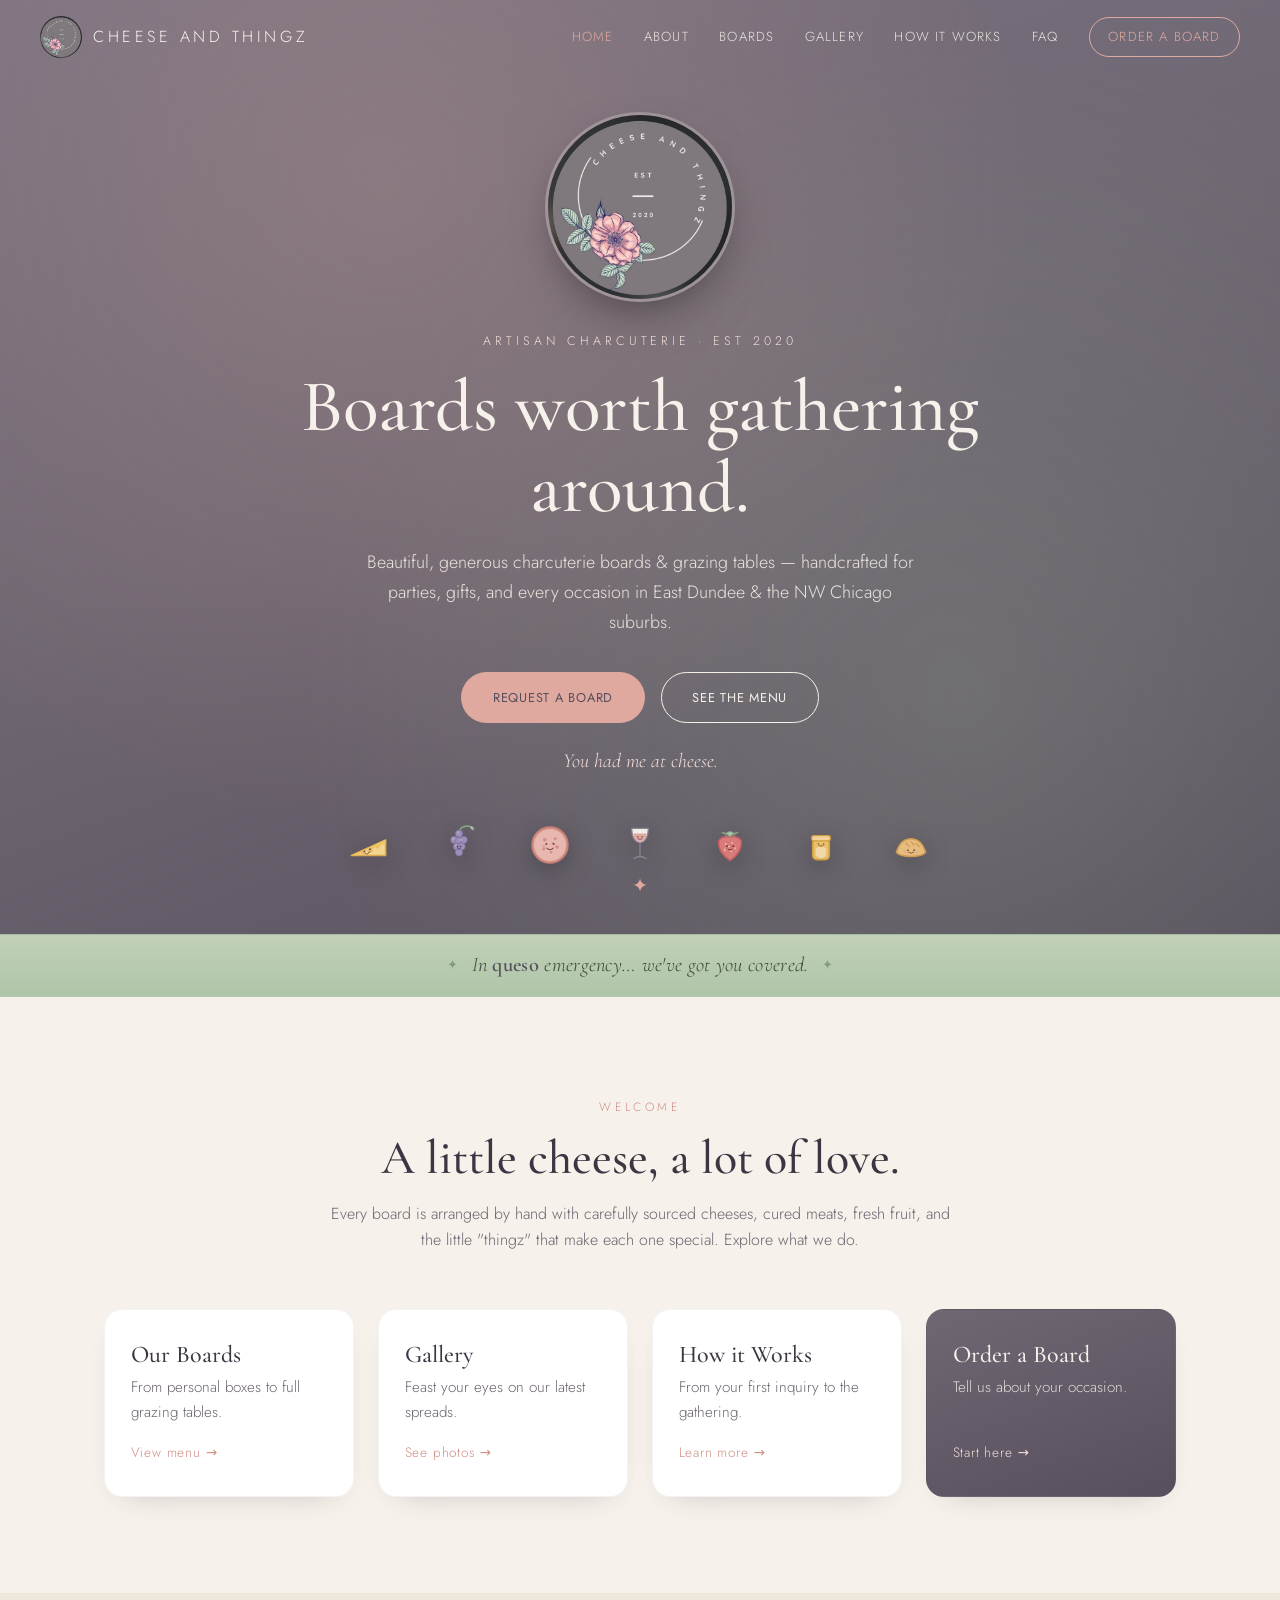
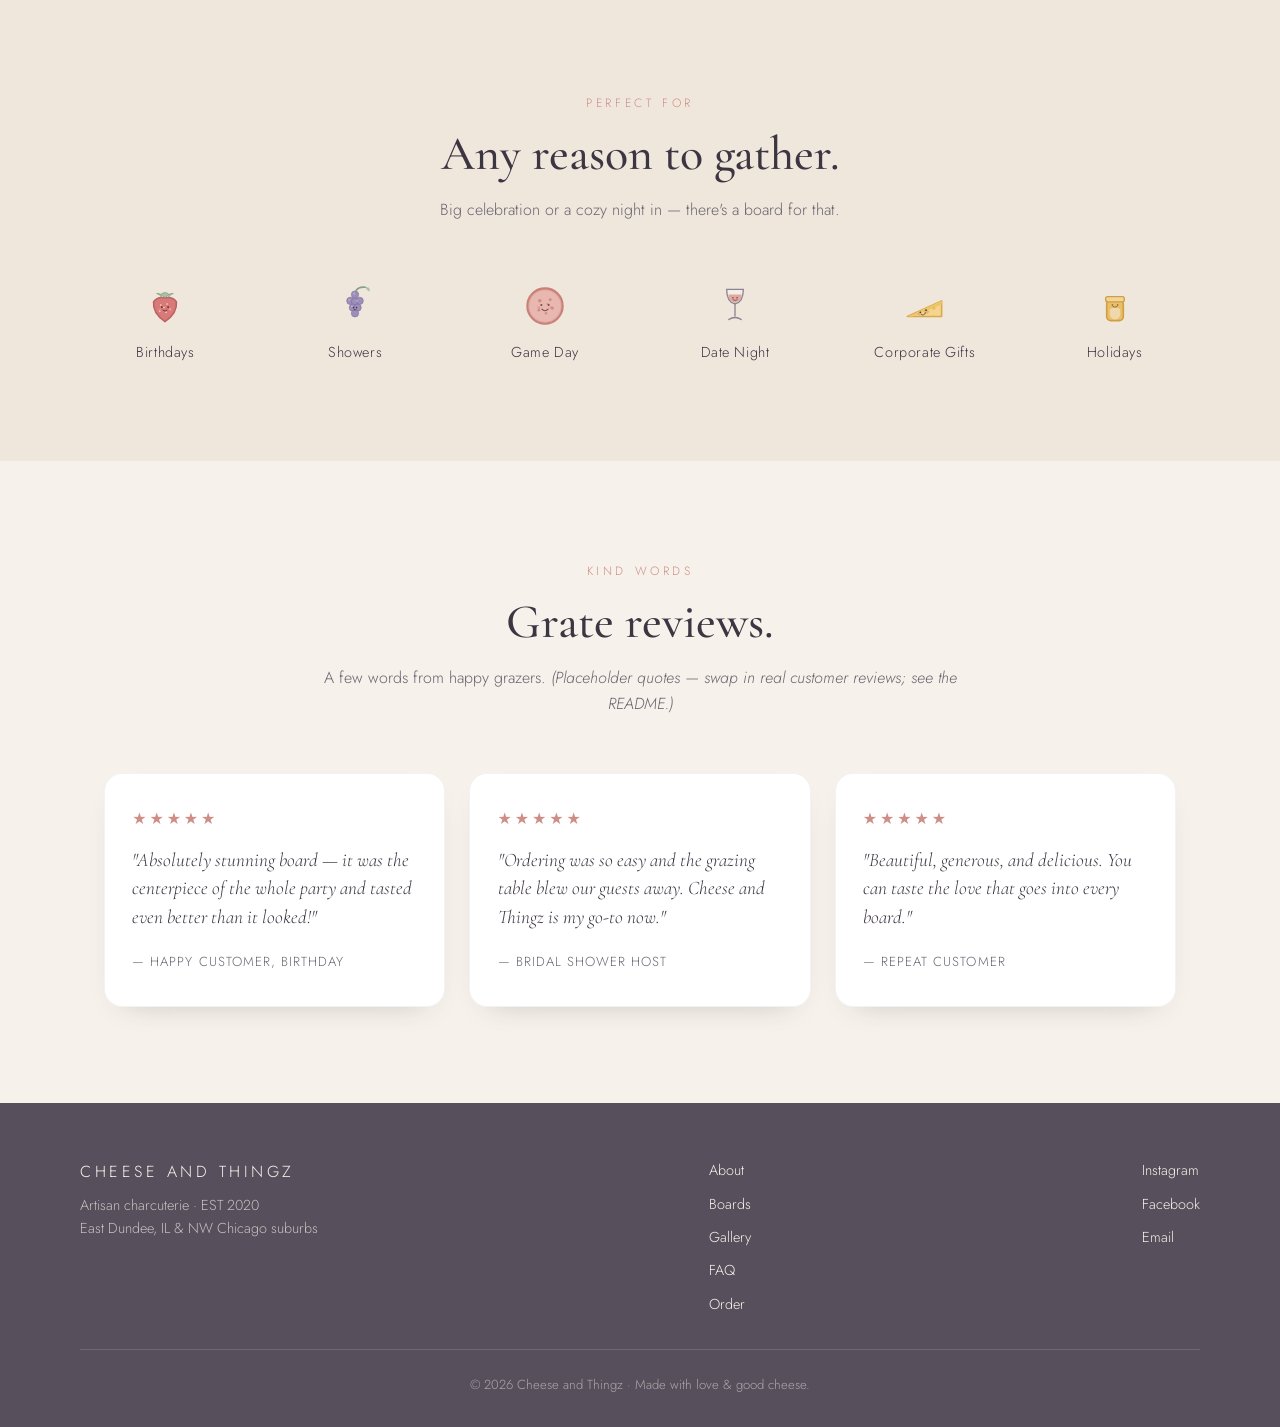
==== index.html @ 500e3eec "Launch Cheese and Thingz website Multi-page static site (Home, About, Boards, Gallery, How it Works," ====
<!DOCTYPE html>
<html lang="en">
<head>
  <meta charset="UTF-8" />
  <meta name="viewport" content="width=device-width, initial-scale=1.0" />
  <title>Cheese and Thingz — Artisan Charcuterie Boards</title>
  <meta name="description" content="Cheese and Thingz — beautiful, generous artisan charcuterie boards and grazing tables for parties, gifts, and events in East Dundee, IL. EST 2020." />
  <meta property="og:type" content="website" />
  <meta property="og:title" content="Cheese and Thingz — Artisan Charcuterie Boards" />
  <meta property="og:description" content="Cheese and Thingz — beautiful, generous artisan charcuterie boards and grazing tables for parties, gifts, and events in East Dundee, IL. EST 2020." />
  <meta property="og:image" content="https://R2xB2.github.io/cheese-and-thingz/assets/logo.png" />
  <meta property="og:url" content="https://R2xB2.github.io/cheese-and-thingz/" />
  <meta name="twitter:card" content="summary_large_image" />
  <meta name="twitter:title" content="Cheese and Thingz — Artisan Charcuterie Boards" />
  <meta name="twitter:description" content="Cheese and Thingz — beautiful, generous artisan charcuterie boards and grazing tables for parties, gifts, and events in East Dundee, IL. EST 2020." />
  <meta name="twitter:image" content="https://R2xB2.github.io/cheese-and-thingz/assets/logo.png" />
  <link rel="preconnect" href="https://fonts.googleapis.com" />
  <link rel="preconnect" href="https://fonts.gstatic.com" crossorigin />
  <link href="https://fonts.googleapis.com/css2?family=Cormorant+Garamond:ital,wght@0,400;0,500;0,600;1,400&family=Jost:wght@300;400;500&display=swap" rel="stylesheet" />
  <link rel="stylesheet" href="styles.css" />
  <link rel="icon" href="assets/logo.png" />
</head>
<body>

  <!-- ===== Navigation ===== -->
  <header class="nav" id="nav">
    <a href="index.html" class="nav__brand">
      <img src="assets/logo.png" alt="Cheese and Thingz logo" class="nav__logo" onerror="this.style.display='none'" />
      <span class="nav__name">Cheese and Thingz</span>
    </a>
    <nav class="nav__links">
      <a href="index.html" aria-current="page">Home</a>
      <a href="about.html">About</a>
      <a href="boards.html">Boards</a>
      <a href="gallery.html">Gallery</a>
      <a href="how-it-works.html">How it Works</a>
      <a href="faq.html">FAQ</a>
      <a href="order.html" class="nav__cta">Order a Board</a>
    </nav>
    <button class="nav__toggle" id="navToggle" aria-label="Menu">☰</button>
  </header>

  <!-- ===== Hero ===== -->
  <section class="hero" id="top">
    <div class="hero__inner">
      <img src="assets/logo.png" alt="Cheese and Thingz" class="hero__logo" onerror="this.classList.add('is-missing')" />
      <p class="hero__eyebrow">Artisan Charcuterie · EST 2020</p>
      <h1 class="hero__title">Boards worth gathering around.</h1>
      <p class="hero__sub">Beautiful, generous charcuterie boards &amp; grazing tables — handcrafted for parties, gifts, and every occasion in East Dundee &amp; the NW Chicago suburbs.</p>
      <div class="hero__actions">
        <a href="order.html" class="btn btn--primary">Request a Board</a>
        <a href="boards.html" class="btn btn--ghost">See the Menu</a>
      </div>
      <p class="hero__pun" id="punRotator">You had me at cheese.</p>
    </div>
    <div class="garnish garnish--hero">
      <img src="assets/cheese.svg" alt="cheese" />
      <img src="assets/grapes.svg" alt="grapes" />
      <img src="assets/salami.svg" alt="salami" />
      <img src="assets/wine.svg" alt="wine" />
      <img src="assets/strawberry.svg" alt="strawberry" />
      <img src="assets/honey.svg" alt="honey" />
      <img src="assets/bread.svg" alt="bread" />
    </div>
    <div class="hero__scroll">✦</div>
  </section>

  <!-- ===== Pun bar ===== -->
  <div class="punbar">In <span>queso</span> emergency… we've got you covered.</div>

  <!-- ===== Explore ===== -->
  <section class="section">
    <div class="section__head">
      <span class="kicker">Welcome</span>
      <h2>A little cheese, a lot of love.</h2>
      <p class="section__lead">Every board is arranged by hand with carefully sourced cheeses, cured meats, fresh fruit, and the little "thingz" that make each one special. Explore what we do.</p>
    </div>
    <div class="explore__grid">
      <a href="boards.html" class="explore__card">
        <h3>Our Boards</h3>
        <p>From personal boxes to full grazing tables.</p>
        <span class="explore__more">View menu →</span>
      </a>
      <a href="gallery.html" class="explore__card">
        <h3>Gallery</h3>
        <p>Feast your eyes on our latest spreads.</p>
        <span class="explore__more">See photos →</span>
      </a>
      <a href="how-it-works.html" class="explore__card">
        <h3>How it Works</h3>
        <p>From your first inquiry to the gathering.</p>
        <span class="explore__more">Learn more →</span>
      </a>
      <a href="order.html" class="explore__card explore__card--cta">
        <h3>Order a Board</h3>
        <p>Tell us about your occasion.</p>
        <span class="explore__more">Start here →</span>
      </a>
    </div>
  </section>

  <!-- ===== Occasions ===== -->
  <section class="section occasions">
    <div class="section__head">
      <span class="kicker">Perfect For</span>
      <h2>Any reason to gather.</h2>
      <p class="section__lead">Big celebration or a cozy night in — there's a board for that.</p>
    </div>
    <div class="occasions__grid">
      <div class="occasion"><img src="assets/strawberry.svg" alt="" /><span>Birthdays</span></div>
      <div class="occasion"><img src="assets/grapes.svg" alt="" /><span>Showers</span></div>
      <div class="occasion"><img src="assets/salami.svg" alt="" /><span>Game Day</span></div>
      <div class="occasion"><img src="assets/wine.svg" alt="" /><span>Date Night</span></div>
      <div class="occasion"><img src="assets/cheese.svg" alt="" /><span>Corporate Gifts</span></div>
      <div class="occasion"><img src="assets/honey.svg" alt="" /><span>Holidays</span></div>
    </div>
  </section>

  <!-- ===== Reviews ===== -->
  <section class="section reviews">
    <div class="section__head">
      <span class="kicker">Kind Words</span>
      <h2>Grate reviews.</h2>
      <p class="section__lead">A few words from happy grazers. <em>(Placeholder quotes — swap in real customer reviews; see the README.)</em></p>
    </div>
    <div class="reviews__grid">
      <blockquote class="review">
        <div class="review__stars">★★★★★</div>
        <p>"Absolutely stunning board — it was the centerpiece of the whole party and tasted even better than it looked!"</p>
        <cite>— Happy Customer, Birthday</cite>
      </blockquote>
      <blockquote class="review">
        <div class="review__stars">★★★★★</div>
        <p>"Ordering was so easy and the grazing table blew our guests away. Cheese and Thingz is my go-to now."</p>
        <cite>— Bridal Shower Host</cite>
      </blockquote>
      <blockquote class="review">
        <div class="review__stars">★★★★★</div>
        <p>"Beautiful, generous, and delicious. You can taste the love that goes into every board."</p>
        <cite>— Repeat Customer</cite>
      </blockquote>
    </div>
  </section>

  <!-- ===== Footer ===== -->
  <footer class="footer">
    <div class="footer__inner">
      <div class="footer__brand">
        <span class="nav__name">Cheese and Thingz</span>
        <p>Artisan charcuterie · EST 2020<br />East Dundee, IL &amp; NW Chicago suburbs</p>
      </div>
      <div class="footer__links">
        <a href="about.html">About</a>
        <a href="boards.html">Boards</a>
        <a href="gallery.html">Gallery</a>
        <a href="faq.html">FAQ</a>
        <a href="order.html">Order</a>
      </div>
      <div class="footer__social">
        <a href="https://www.instagram.com/cheeseandthingz" target="_blank" rel="noopener" aria-label="Instagram">Instagram</a>
        <a href="#" aria-label="Facebook">Facebook</a>
        <a href="mailto:hello@cheeseandthingz.com">Email</a>
      </div>
    </div>
    <p class="footer__fine">© <span id="year"></span> Cheese and Thingz · Made with love &amp; good cheese.</p>
  </footer>

  <script src="script.js"></script>
</body>
</html>
---- styles.css ----
/* ============================================================
   Cheese and Thingz — themed on the logo
   Palette: mauve-taupe · dusty rose · sage green · cream
   ============================================================ */

:root {
  --mauve:        #6f6772;  /* logo background */
  --mauve-deep:   #574f5c;
  --mauve-soft:   #8a8290;
  --rose:         #e0a9a0;  /* the rose */
  --rose-deep:    #cf8e85;
  --rose-tint:    #f3ddd8;
  --sage:         #a9c1a4;  /* the leaves */
  --sage-deep:    #86a081;
  --cream:        #f6f1ea;
  --cream-2:      #efe7dc;
  --ink:          #3c3542;
  --ink-soft:     #6b6470;
  --white:        #ffffff;

  --serif: "Cormorant Garamond", Georgia, serif;
  --sans:  "Jost", "Segoe UI", system-ui, sans-serif;

  --shadow: 0 18px 40px -20px rgba(60, 53, 66, 0.45);
  --radius: 18px;
}

* { margin: 0; padding: 0; box-sizing: border-box; }

html { scroll-behavior: smooth; overflow-x: clip; }

body {
  font-family: var(--sans);
  font-weight: 300;
  color: var(--ink);
  background: var(--cream);
  line-height: 1.65;
  -webkit-font-smoothing: antialiased;
  overflow-x: clip;
}

h1, h2, h3 { font-family: var(--serif); font-weight: 500; line-height: 1.1; }

a { color: inherit; text-decoration: none; }

img { max-width: 100%; display: block; }

/* ===== Buttons ===== */
.btn {
  display: inline-block;
  padding: 0.85rem 1.9rem;
  border-radius: 999px;
  font-family: var(--sans);
  font-weight: 400;
  letter-spacing: 0.06em;
  text-transform: uppercase;
  font-size: 0.8rem;
  cursor: pointer;
  border: 1.5px solid transparent;
  transition: all 0.25s ease;
}
.btn--primary { background: var(--rose); color: var(--mauve-deep); }
.btn--primary:hover { background: var(--rose-deep); color: var(--white); transform: translateY(-2px); }
.btn--ghost { border-color: currentColor; color: inherit; }
.btn--ghost:hover { background: rgba(255,255,255,0.12); transform: translateY(-2px); }

/* ===== Nav ===== */
.nav {
  position: fixed; top: 0; left: 0; right: 0; z-index: 100;
  display: flex; align-items: center; justify-content: space-between;
  padding: 1rem 2.5rem;
  background: rgba(111, 103, 114, 0.0);
  transition: background 0.3s ease, padding 0.3s ease, box-shadow 0.3s ease;
}
.nav.is-scrolled {
  background: rgba(87, 79, 92, 0.96);
  padding: 0.7rem 2.5rem;
  box-shadow: 0 8px 30px -18px rgba(0,0,0,0.6);
  backdrop-filter: blur(8px);
}
.nav__brand { display: flex; align-items: center; gap: 0.7rem; color: var(--cream); }
.nav__logo { width: 42px; height: 42px; border-radius: 50%; object-fit: cover; }
.nav__name {
  font-family: var(--sans); font-weight: 300; text-transform: uppercase;
  font-size: 1rem; letter-spacing: 0.22em; color: var(--cream);
}
.amp { color: var(--rose); font-style: italic; }
.nav__links { display: flex; align-items: center; gap: 1.9rem; }
.nav__links a {
  color: var(--cream); font-size: 0.82rem; letter-spacing: 0.09em;
  text-transform: uppercase; opacity: 0.9; transition: opacity 0.2s, color 0.2s;
}
.nav__links a:hover { opacity: 1; color: var(--rose); }
.nav__cta {
  border: 1.4px solid var(--rose); border-radius: 999px; padding: 0.5rem 1.15rem;
  color: var(--rose) !important; opacity: 1 !important;
}
.nav__cta:hover { background: var(--rose); color: var(--mauve-deep) !important; }
.nav__links a[aria-current="page"] { color: var(--rose); opacity: 1; }
.nav__cta[aria-current="page"] { background: var(--rose); color: var(--mauve-deep) !important; }
.nav__toggle {
  display: none; background: none; border: none; color: var(--cream);
  font-size: 1.6rem; cursor: pointer;
}

/* ===== Hero ===== */
.hero {
  position: relative; min-height: 100vh;
  display: flex; flex-direction: column; align-items: center; justify-content: center;
  text-align: center; padding: 7rem 1.5rem 4rem;
  color: var(--cream);
  background:
    radial-gradient(circle at 30% 20%, rgba(224,169,160,0.22), transparent 55%),
    radial-gradient(circle at 75% 75%, rgba(169,193,164,0.20), transparent 55%),
    linear-gradient(160deg, #7a7280 0%, #6f6772 45%, #574f5c 100%);
}
.hero__inner { max-width: 720px; }
.hero__logo {
  width: 190px; height: 190px; border-radius: 50%; object-fit: cover;
  margin: 0 auto 1.8rem; box-shadow: 0 20px 50px -20px rgba(0,0,0,0.55);
  border: 3px solid rgba(246,241,234,0.25);
}
.hero__logo.is-missing { display: none; }
.hero__eyebrow {
  text-transform: uppercase; letter-spacing: 0.32em; font-size: 0.78rem;
  color: var(--rose-tint); margin-bottom: 1rem;
}
.hero__title { font-size: clamp(2.2rem, 7vw, 4.6rem); margin-bottom: 1.2rem; }
.hero__sub {
  font-size: 1.12rem; max-width: 560px; margin: 0 auto 2.2rem;
  color: rgba(246,241,234,0.9); font-weight: 300;
}
.hero__actions { display: flex; gap: 1rem; justify-content: center; flex-wrap: wrap; }
.hero__scroll {
  position: absolute; bottom: 2rem; color: var(--rose); font-size: 1.2rem;
  animation: float 2.4s ease-in-out infinite;
}
@keyframes float { 0%,100% { transform: translateY(0); opacity: 0.7; } 50% { transform: translateY(8px); opacity: 1; } }

/* ===== Page banner (subpages) ===== */
.pagehero {
  display: flex; align-items: center; justify-content: center; text-align: center;
  padding: 10rem 1.5rem 4.5rem; color: var(--cream);
  background:
    radial-gradient(circle at 25% 25%, rgba(224,169,160,0.22), transparent 55%),
    radial-gradient(circle at 80% 80%, rgba(169,193,164,0.20), transparent 55%),
    linear-gradient(160deg, #7a7280 0%, #6f6772 50%, #574f5c 100%);
}
.pagehero__inner { max-width: 680px; }
.pagehero h1 { font-size: clamp(2.3rem, 5vw, 3.6rem); margin-bottom: 0.9rem; }
.pagehero__sub { color: rgba(246,241,234,0.9); font-size: 1.08rem; }

/* ===== Home explore cards ===== */
.explore__grid { display: grid; grid-template-columns: repeat(4, 1fr); gap: 1.5rem; }
.explore__card {
  display: flex; flex-direction: column; gap: 0.4rem;
  background: var(--white); border-radius: var(--radius); padding: 2rem 1.6rem;
  box-shadow: 0 12px 30px -22px rgba(60,53,66,0.4);
  border: 1px solid rgba(111,103,114,0.08);
  transition: transform 0.25s, box-shadow 0.25s;
}
.explore__card:hover { transform: translateY(-6px); box-shadow: var(--shadow); }
.explore__card h3 { font-size: 1.5rem; }
.explore__card p { color: var(--ink-soft); font-size: 0.95rem; flex: 1; }
.explore__more { color: var(--rose-deep); font-size: 0.85rem; letter-spacing: 0.06em; margin-top: 0.6rem; }
.explore__card--cta { background: linear-gradient(160deg, var(--mauve) 0%, var(--mauve-deep) 100%); color: var(--cream); }
.explore__card--cta p { color: rgba(246,241,234,0.85); }
.explore__card--cta .explore__more { color: var(--rose-tint); }

/* ===== CTA band ===== */
.cta-band {
  text-align: center; margin-top: 4rem; padding-top: 3rem;
  border-top: 1px solid rgba(111,103,114,0.15);
}
.cta-band p { font-family: var(--serif); font-size: 1.6rem; color: var(--ink); margin-bottom: 1.2rem; }

/* ===== Cute illustrations & garnish ===== */
.garnish {
  display: flex; justify-content: center; align-items: center;
  gap: clamp(0.8rem, 4vw, 2.4rem); flex-wrap: wrap; max-width: 720px; margin: 0 auto;
}
.garnish img { width: 58px; height: 58px; transition: transform 0.3s ease; }
.garnish img:hover { transform: translateY(-8px) rotate(-6deg); }
.garnish--hero { margin-top: 2.5rem; }
.garnish--hero img { width: 52px; height: 52px; filter: drop-shadow(0 6px 12px rgba(0,0,0,0.25)); }

/* ===== Pun bar ===== */
.punbar {
  text-align: center; padding: 1rem 1.5rem; line-height: 1.4;
  font-family: var(--serif); font-style: italic;
  font-size: clamp(1.05rem, 2.2vw, 1.28rem); letter-spacing: 0.015em;
  color: #3d4a38;
  background: linear-gradient(180deg, #c1d1b9 0%, #aec5a8 100%);
  border-top: 1px solid rgba(87, 79, 92, 0.08);
  border-bottom: 1px solid rgba(87, 79, 92, 0.08);
}
.punbar::before, .punbar::after {
  content: "✦"; font-style: normal; font-size: 0.62em;
  color: #7f9679; opacity: 0.9; vertical-align: 0.15em;
}
.punbar::before { margin-right: 0.85rem; }
.punbar::after { margin-left: 0.85rem; }
.punbar span { font-style: normal; font-weight: 600; color: var(--mauve-deep); }
.hero__pun {
  margin-top: 1.4rem; min-height: 1.4em; font-family: var(--serif); font-style: italic;
  font-size: 1.25rem; color: var(--rose-tint); transition: opacity 0.4s ease;
}

/* ===== Menu card icons ===== */
.card__icon { width: 56px; height: 56px; margin: 0 auto 0.5rem; display: block; }

/* ===== Gallery illustration tiles ===== */
.gallery__item--illus {
  background: var(--white); border: 1px solid rgba(111,103,114,0.12);
  flex-direction: column; gap: 0.6rem;
}
.gallery__item--illus img { width: 44%; height: auto; }
.gallery__cap {
  font-family: var(--serif); font-style: italic; font-size: 1.05rem;
  color: var(--rose-deep); text-transform: none; letter-spacing: 0.01em;
}

/* ===== Sections ===== */
.section { padding: 6rem 1.5rem; max-width: 1120px; margin: 0 auto; }
.section__head { text-align: center; max-width: 640px; margin: 0 auto 3.5rem; }
.kicker {
  display: inline-block; text-transform: uppercase; letter-spacing: 0.3em;
  font-size: 0.75rem; color: var(--rose-deep); margin-bottom: 0.9rem;
}
.section__head h2 { font-size: clamp(2rem, 4vw, 3rem); color: var(--ink); }
.section__lead { margin-top: 1rem; color: var(--ink-soft); }

/* ===== About ===== */
.about { }
.about__grid { display: grid; grid-template-columns: 1.3fr 0.9fr; gap: 3rem; align-items: center; }
.about__text p { margin-bottom: 1.1rem; color: var(--ink-soft); }
.about__points { list-style: none; margin-top: 1.5rem; display: grid; gap: 0.6rem; }
.about__points li { position: relative; padding-left: 1.6rem; color: var(--ink); }
.about__points li::before { content: "✦"; position: absolute; left: 0; color: var(--sage-deep); }
.about__card {
  background: linear-gradient(155deg, var(--mauve) 0%, var(--mauve-deep) 100%);
  border-radius: var(--radius); padding: 3rem 2rem; text-align: center;
  color: var(--cream); box-shadow: var(--shadow);
}
.about__badge { display: inline-flex; flex-direction: column; align-items: center; gap: 0.6rem; margin-bottom: 1.5rem; }
.about__badge-est, .about__badge-year { letter-spacing: 0.4em; font-size: 0.85rem; padding-left: 0.4em; }
.about__badge-line { width: 60px; height: 2px; background: var(--rose); }
.about__quote { font-family: var(--serif); font-style: italic; font-size: 1.5rem; color: var(--rose-tint); }

/* ===== Menu ===== */
.menu { background: var(--cream-2); max-width: none; }
.menu > * { max-width: 1120px; margin-left: auto; margin-right: auto; }
.menu__grid { display: grid; grid-template-columns: repeat(4, 1fr); gap: 1.5rem; }
.card {
  background: var(--white); border-radius: var(--radius); padding: 2rem 1.6rem;
  text-align: center; box-shadow: 0 12px 30px -22px rgba(60,53,66,0.4);
  border: 1px solid rgba(111,103,114,0.08); transition: transform 0.25s, box-shadow 0.25s;
  position: relative;
}
.card:hover { transform: translateY(-6px); box-shadow: var(--shadow); }
.card--feature { background: linear-gradient(160deg, var(--mauve) 0%, var(--mauve-deep) 100%); color: var(--cream); }
.card--feature .card__serves, .card--feature .card__desc { color: rgba(246,241,234,0.85); }
.card--feature .card__price { color: var(--rose-tint); }
.card__tag {
  position: absolute; top: -12px; left: 50%; transform: translateX(-50%);
  background: var(--rose); color: var(--mauve-deep); font-size: 0.65rem;
  text-transform: uppercase; letter-spacing: 0.15em; padding: 0.3rem 0.9rem; border-radius: 999px;
}
.card h3 { font-size: 1.5rem; margin-bottom: 0.3rem; }
.card__serves { font-size: 0.8rem; letter-spacing: 0.1em; text-transform: uppercase; color: var(--ink-soft); }
.card__price { font-family: var(--serif); font-size: 1.8rem; color: var(--rose-deep); margin: 0.8rem 0; }
.card__desc { font-size: 0.92rem; color: var(--ink-soft); }
.menu__note { text-align: center; margin-top: 2.5rem; color: var(--ink-soft); font-size: 0.95rem; }

/* ===== Gallery ===== */
.gallery__grid { display: grid; grid-template-columns: repeat(3, 1fr); gap: 1.2rem; }
.gallery__item {
  aspect-ratio: 4 / 3; border-radius: var(--radius); overflow: hidden;
  display: flex; align-items: center; justify-content: center;
  background: linear-gradient(135deg, var(--rose-tint), var(--sage) 130%);
  color: var(--mauve-deep); font-size: 0.85rem; letter-spacing: 0.1em;
  text-transform: uppercase; border: 1px dashed rgba(87,79,92,0.35);
}
.gallery__item img { width: 100%; height: 100%; object-fit: cover; }

/* ===== How ===== */
.how { background: var(--cream-2); max-width: none; }
.how > * { max-width: 1120px; margin-left: auto; margin-right: auto; }
.how__steps { list-style: none; display: grid; grid-template-columns: repeat(4, 1fr); gap: 1.5rem; }
.how__steps li { text-align: center; padding: 1rem; }
.how__num {
  display: inline-flex; align-items: center; justify-content: center;
  width: 54px; height: 54px; border-radius: 50%;
  background: var(--sage); color: var(--white); font-family: var(--serif);
  font-size: 1.5rem; margin-bottom: 1rem;
}
.how__steps h3 { font-size: 1.3rem; margin-bottom: 0.4rem; }
.how__steps p { color: var(--ink-soft); font-size: 0.92rem; }

/* ===== Inquiry ===== */
.inquire {
  max-width: none; background: linear-gradient(165deg, var(--mauve) 0%, var(--mauve-deep) 100%);
  color: var(--cream);
}
.inquire .kicker { color: var(--rose-tint); }
.inquire .section__head h2 { color: var(--cream); }
.inquire .section__lead { color: rgba(246,241,234,0.85); }
.inquire__inner { max-width: 760px; margin: 0 auto; }

/* Order page: themed background so the form reads well */
.order-section {
  max-width: none; color: var(--cream);
  background: linear-gradient(165deg, var(--mauve) 0%, var(--mauve-deep) 100%);
}
.form { display: grid; gap: 1.2rem; margin-top: 1rem; }
.form__row { display: grid; grid-template-columns: 1fr 1fr; gap: 1.2rem; }
.form label { display: grid; gap: 0.45rem; font-size: 0.78rem; letter-spacing: 0.12em; text-transform: uppercase; color: var(--rose-tint); }
.form input, .form select, .form textarea {
  font-family: var(--sans); font-size: 1rem; font-weight: 300;
  padding: 0.85rem 1rem; border-radius: 12px; border: 1px solid rgba(246,241,234,0.25);
  background: rgba(246,241,234,0.08); color: var(--cream); text-transform: none; letter-spacing: normal;
}
.form input::placeholder, .form textarea::placeholder { color: rgba(246,241,234,0.5); }
.form input:focus, .form select:focus, .form textarea:focus {
  outline: none; border-color: var(--rose); background: rgba(246,241,234,0.14);
}
.form select option { color: var(--ink); }
.form__submit { justify-self: start; margin-top: 0.5rem; border: none; }
.form__status { font-size: 0.9rem; letter-spacing: normal; text-transform: none; min-height: 1.2em; }
.form__status.is-ok { color: var(--sage); }
.form__status.is-err { color: var(--rose-tint); }

/* ===== Footer ===== */
.footer { background: var(--mauve-deep); color: var(--cream); padding: 3.5rem 1.5rem 2rem; }
.footer__inner {
  max-width: 1120px; margin: 0 auto; display: flex; justify-content: space-between;
  flex-wrap: wrap; gap: 2rem; padding-bottom: 2rem; border-bottom: 1px solid rgba(246,241,234,0.15);
}
.footer__brand p { color: rgba(246,241,234,0.7); font-size: 0.9rem; margin-top: 0.5rem; }
.footer__links, .footer__social { display: flex; flex-direction: column; gap: 0.6rem; font-size: 0.9rem; }
.footer__links a:hover, .footer__social a:hover { color: var(--rose); }
.footer__fine { text-align: center; margin-top: 1.5rem; font-size: 0.82rem; color: rgba(246,241,234,0.55); }

/* ===== Reveal animation ===== */
.reveal { opacity: 0; transform: translateY(24px); transition: opacity 0.7s ease, transform 0.7s ease; }
.reveal.is-in { opacity: 1; transform: none; }

/* ===== Reviews ===== */
.reviews__grid { display: grid; grid-template-columns: repeat(3, 1fr); gap: 1.5rem; }
.review {
  background: var(--white); border-radius: var(--radius); padding: 2rem 1.7rem; margin: 0;
  box-shadow: 0 12px 30px -22px rgba(60,53,66,0.4); border: 1px solid rgba(111,103,114,0.08);
}
.review__stars { color: var(--rose-deep); letter-spacing: 0.18em; margin-bottom: 0.8rem; }
.review p { font-family: var(--serif); font-style: italic; font-size: 1.2rem; color: var(--ink); margin-bottom: 1rem; line-height: 1.5; }
.review cite { font-style: normal; font-size: 0.82rem; letter-spacing: 0.08em; text-transform: uppercase; color: var(--ink-soft); }

/* ===== Occasions ===== */
.occasions { background: var(--cream-2); max-width: none; }
.occasions > * { max-width: 1120px; margin-left: auto; margin-right: auto; }
.occasions__grid { display: grid; grid-template-columns: repeat(6, 1fr); gap: 1.2rem; }
.occasion { text-align: center; }
.occasion img { width: 52px; height: 52px; margin: 0 auto 0.6rem; transition: transform 0.25s; }
.occasion:hover img { transform: translateY(-6px) rotate(-6deg); }
.occasion span { display: block; font-size: 0.9rem; letter-spacing: 0.04em; color: var(--ink); }

/* ===== What's on a board ===== */
.whatson__list {
  list-style: none; display: grid; grid-template-columns: repeat(2, 1fr);
  gap: 0.8rem 2rem; max-width: 720px; margin: 0 auto;
}
.whatson__list li { position: relative; padding-left: 1.7rem; color: var(--ink); }
.whatson__list li::before { content: "✦"; position: absolute; left: 0; color: var(--sage-deep); }

/* ===== FAQ ===== */
.faq { max-width: 780px; }
.faq__item { border-bottom: 1px solid rgba(111,103,114,0.18); }
.faq__item summary {
  cursor: pointer; list-style: none; padding: 1.3rem 0.2rem;
  font-family: var(--serif); font-size: 1.3rem; color: var(--ink);
  display: flex; justify-content: space-between; align-items: center; gap: 1rem;
}
.faq__item summary::-webkit-details-marker { display: none; }
.faq__item summary::after { content: "+"; color: var(--rose-deep); font-size: 1.6rem; font-family: var(--sans); }
.faq__item[open] summary::after { content: "–"; }
.faq__item p { padding: 0 0.2rem 1.4rem; color: var(--ink-soft); margin: 0; max-width: 92%; }

/* ===== Thank-you page ===== */
.thankyou {
  min-height: 84vh; display: flex; flex-direction: column;
  align-items: center; justify-content: center; text-align: center;
  padding: 8rem 1.5rem 5rem; color: var(--cream);
  background:
    radial-gradient(circle at 30% 25%, rgba(224,169,160,0.22), transparent 55%),
    radial-gradient(circle at 75% 80%, rgba(169,193,164,0.20), transparent 55%),
    linear-gradient(160deg, #7a7280 0%, #6f6772 45%, #574f5c 100%);
}
.thankyou img { width: 120px; height: 120px; border-radius: 50%; object-fit: cover; margin-bottom: 1.5rem; border: 3px solid rgba(246,241,234,0.25); }
.thankyou h1 { font-size: clamp(2.2rem, 5vw, 3.4rem); margin-bottom: 1rem; }
.thankyou p { color: rgba(246,241,234,0.9); max-width: 500px; margin: 0 auto 2rem; }

/* ===== Responsive ===== */
@media (max-width: 860px) {
  .nav { padding: 1rem 1.3rem; }
  .nav__links {
    display: none;
    position: fixed; top: 0; right: 0; height: 100vh; width: min(74%, 300px);
    flex-direction: column; justify-content: center; gap: 2rem;
    background: var(--mauve-deep);
  }
  .nav__links.is-open { display: flex; }
  .nav__toggle { display: block; z-index: 101; }
  .about__grid { grid-template-columns: 1fr; }
  .menu__grid, .how__steps, .explore__grid, .reviews__grid { grid-template-columns: repeat(2, 1fr); }
  .gallery__grid { grid-template-columns: repeat(2, 1fr); }
  .occasions__grid { grid-template-columns: repeat(3, 1fr); }
  .whatson__list { grid-template-columns: 1fr; }
  .form__row { grid-template-columns: 1fr; }
  .footer__inner { flex-direction: column; }
}
@media (max-width: 520px) {
  .menu__grid, .how__steps, .gallery__grid, .explore__grid, .reviews__grid { grid-template-columns: 1fr; }
  .occasions__grid { grid-template-columns: repeat(2, 1fr); }
  .section { padding: 4rem 1.2rem; }
}
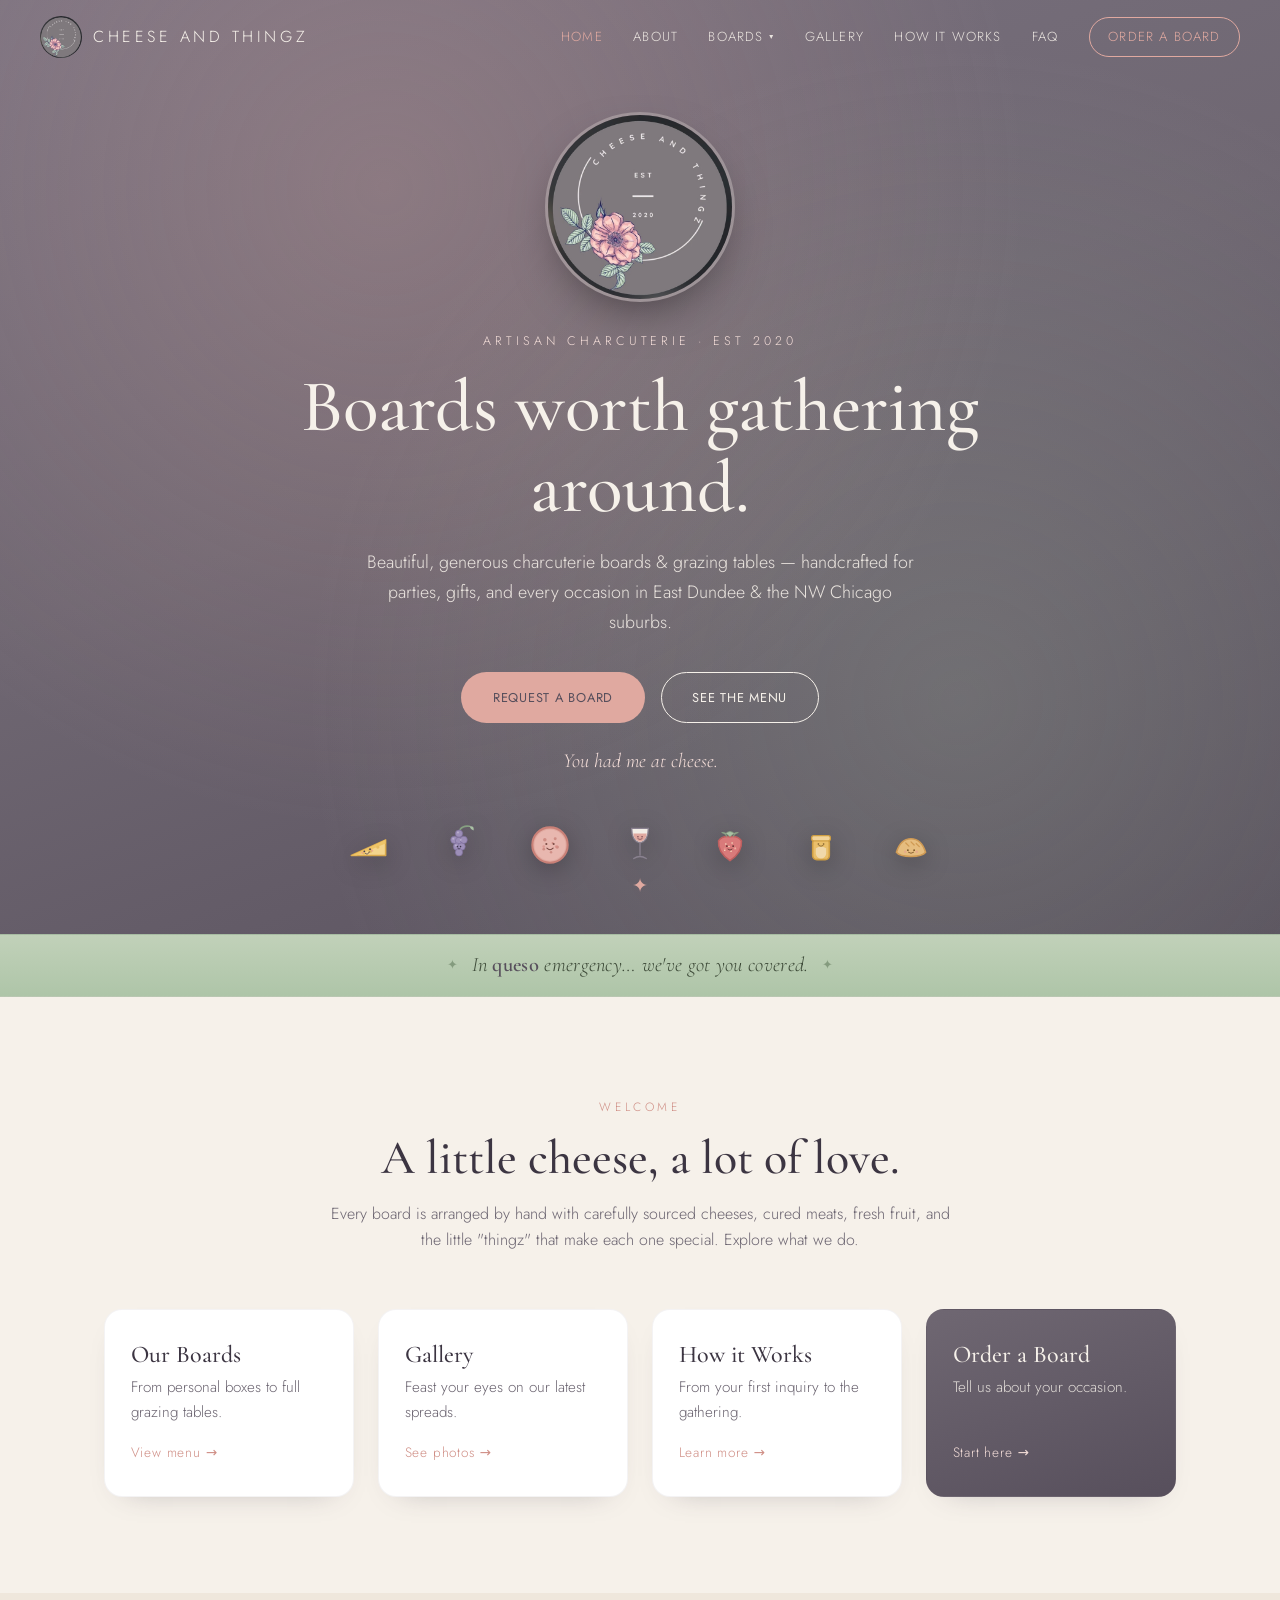
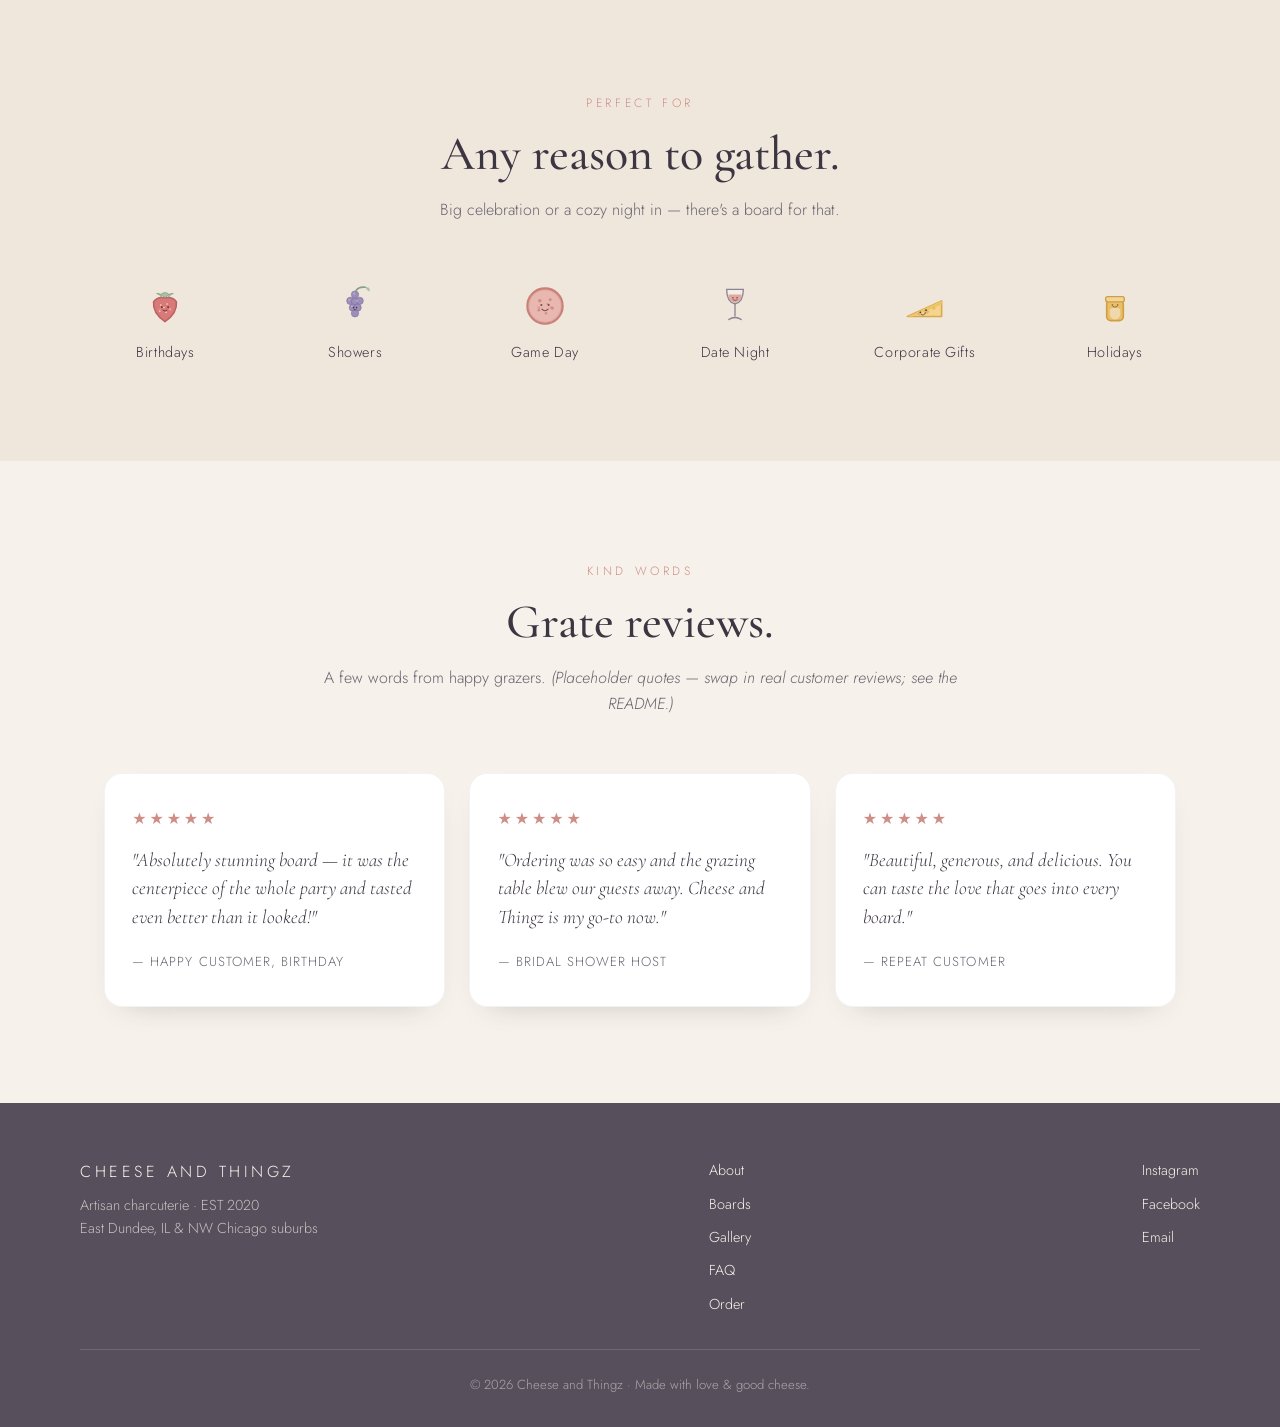
==== commit cbaee353: "Boards dropdown nav, Apple-style load animations, 2026 pricing, bigger builder - Nav: Boards dropdow" ====
--- a/index.html
+++ b/index.html
@@ -31,7 +31,13 @@
     <nav class="nav__links">
       <a href="index.html" aria-current="page">Home</a>
       <a href="about.html">About</a>
-      <a href="boards.html">Boards</a>
+      <div class="nav__item nav__item--drop">
+        <a href="boards.html" class="nav__droptoggle">Boards <span class="nav__caret" aria-hidden="true">▾</span></a>
+        <div class="nav__menu">
+          <a href="boards.html">All Boards</a>
+          <a href="build.html">Build Your Own</a>
+        </div>
+      </div>
       <a href="gallery.html">Gallery</a>
       <a href="how-it-works.html">How it Works</a>
       <a href="faq.html">FAQ</a>
--- a/styles.css
+++ b/styles.css
@@ -103,6 +103,33 @@
   font-size: 1.6rem; cursor: pointer;
 }
 
+/* ===== Boards dropdown ===== */
+.nav__item--drop { position: relative; display: inline-flex; align-items: center; padding-bottom: 0.5rem; margin-bottom: -0.5rem; }
+.nav__droptoggle { display: inline-flex; align-items: center; gap: 0.35rem; }
+.nav__caret { font-size: 0.6em; transition: transform 0.25s ease; }
+.nav__item--drop:hover .nav__caret,
+.nav__item--drop:focus-within .nav__caret { transform: rotate(180deg); }
+.nav__menu {
+  position: absolute; top: 100%; left: 50%;
+  transform: translateX(-50%) translateY(10px);
+  display: flex; flex-direction: column; gap: 0.15rem;
+  min-width: 190px; padding: 0.5rem; border-radius: 14px;
+  background: rgba(87,79,92,0.98); backdrop-filter: blur(8px);
+  box-shadow: 0 18px 44px -18px rgba(0,0,0,0.65);
+  opacity: 0; visibility: hidden; pointer-events: none;
+  transition: opacity 0.22s ease, transform 0.22s ease; z-index: 300;
+}
+.nav__item--drop:hover .nav__menu,
+.nav__item--drop:focus-within .nav__menu {
+  opacity: 1; visibility: visible; pointer-events: auto;
+  transform: translateX(-50%) translateY(6px);
+}
+.nav__menu a {
+  padding: 0.6rem 0.95rem; border-radius: 9px; white-space: nowrap;
+  text-transform: none !important; letter-spacing: 0.02em; font-size: 0.92rem;
+}
+.nav__menu a:hover { background: rgba(246,241,234,0.12); }
+
 /* ===== Hero ===== */
 .hero {
   position: relative; min-height: 100vh;
@@ -272,6 +299,57 @@
 .card__desc { font-size: 0.92rem; color: var(--ink-soft); }
 .menu__note { text-align: center; margin-top: 2.5rem; color: var(--ink-soft); font-size: 0.95rem; }
 
+/* ===== Seasonal feature banner ===== */
+.seasonal {
+  display: grid; grid-template-columns: 1.5fr 0.9fr; gap: 2rem; align-items: center;
+  margin-top: 2.5rem; padding: 2.4rem 2.6rem; border-radius: var(--radius);
+  color: var(--cream); box-shadow: var(--shadow);
+  background:
+    radial-gradient(circle at 85% 20%, rgba(224,169,160,0.22), transparent 55%),
+    linear-gradient(150deg, var(--mauve) 0%, var(--mauve-deep) 100%);
+}
+.seasonal__tag {
+  display: inline-block; background: var(--rose); color: var(--mauve-deep);
+  font-size: 0.68rem; letter-spacing: 0.15em; text-transform: uppercase;
+  padding: 0.32rem 0.95rem; border-radius: 999px; margin-bottom: 0.9rem;
+}
+.seasonal h3 { font-size: 2.1rem; margin-bottom: 0.5rem; }
+.seasonal p { color: rgba(246,241,234,0.88); font-size: 1rem; line-height: 1.55; }
+.seasonal__price { font-family: var(--serif); font-size: 1.7rem; color: var(--rose-tint); margin-top: 0.9rem; }
+.seasonal__art { display: flex; justify-content: center; gap: 0.6rem; }
+.seasonal__art img { width: 66px; height: 66px; filter: drop-shadow(0 6px 12px rgba(0,0,0,0.28)); }
+@media (max-width: 860px) {
+  .seasonal { grid-template-columns: 1fr; text-align: center; padding: 2rem 1.6rem; }
+  .seasonal__art { margin-top: 1rem; }
+}
+
+/* ===== Build your own board ===== */
+.byo {
+  margin-top: 1.6rem; padding: 2.4rem 2.6rem; border-radius: var(--radius);
+  background: var(--white); border: 2px dashed var(--sage-deep);
+  display: grid; grid-template-columns: 1.3fr 1fr; gap: 2.2rem; align-items: center;
+}
+.byo__tag {
+  display: inline-block; background: var(--sage); color: #35402f;
+  font-size: 0.68rem; letter-spacing: 0.15em; text-transform: uppercase;
+  padding: 0.32rem 0.95rem; border-radius: 999px; margin-bottom: 0.9rem;
+}
+.byo h3 { font-size: 2.1rem; color: var(--ink); margin-bottom: 0.5rem; }
+.byo__text > p { color: var(--ink-soft); font-size: 1rem; line-height: 1.55; }
+.byo__price { font-family: var(--serif); font-style: italic; font-size: 1.1rem; color: var(--rose-deep); margin: 0.9rem 0 1.2rem; }
+.byo__steps { display: grid; gap: 1rem; }
+.byo__step { display: flex; align-items: center; gap: 1rem; }
+.byo__step span {
+  flex: none; width: 2.5rem; height: 2.5rem; border-radius: 50%;
+  background: var(--sage); color: var(--white); font-family: var(--serif);
+  font-size: 1.25rem; display: flex; align-items: center; justify-content: center;
+}
+.byo__step p { color: var(--ink); font-size: 0.98rem; }
+@media (max-width: 860px) {
+  .byo { grid-template-columns: 1fr; text-align: center; padding: 2rem 1.6rem; }
+  .byo__step { justify-content: center; text-align: left; }
+}
+
 /* ===== Gallery ===== */
 .gallery__grid { display: grid; grid-template-columns: repeat(3, 1fr); gap: 1.2rem; }
 .gallery__item {
@@ -341,9 +419,29 @@
 .footer__links a:hover, .footer__social a:hover { color: var(--rose); }
 .footer__fine { text-align: center; margin-top: 1.5rem; font-size: 0.82rem; color: rgba(246,241,234,0.55); }
 
-/* ===== Reveal animation ===== */
-.reveal { opacity: 0; transform: translateY(24px); transition: opacity 0.7s ease, transform 0.7s ease; }
+/* ===== Reveal animation (scroll) ===== */
+.reveal { opacity: 0; transform: translateY(30px); transition: opacity 0.8s cubic-bezier(0.2,0.7,0.2,1), transform 0.8s cubic-bezier(0.2,0.7,0.2,1); }
 .reveal.is-in { opacity: 1; transform: none; }
+
+/* ===== Page-load entrance (Apple-style fade-up) ===== */
+@keyframes riseIn { from { opacity: 0; transform: translateY(28px); } to { opacity: 1; transform: none; } }
+.hero__inner > *, .pagehero__inner > * { animation: riseIn 0.9s cubic-bezier(0.2,0.7,0.2,1) both; }
+.hero__inner > *:nth-child(1) { animation-delay: 0.06s; }
+.hero__inner > *:nth-child(2) { animation-delay: 0.14s; }
+.hero__inner > *:nth-child(3) { animation-delay: 0.22s; }
+.hero__inner > *:nth-child(4) { animation-delay: 0.30s; }
+.hero__inner > *:nth-child(5) { animation-delay: 0.38s; }
+.hero__inner > *:nth-child(6) { animation-delay: 0.46s; }
+.garnish--hero { animation: riseIn 0.9s cubic-bezier(0.2,0.7,0.2,1) 0.54s both; }
+.pagehero__inner > *:nth-child(1) { animation-delay: 0.06s; }
+.pagehero__inner > *:nth-child(2) { animation-delay: 0.16s; }
+.pagehero__inner > *:nth-child(3) { animation-delay: 0.26s; }
+
+@media (prefers-reduced-motion: reduce) {
+  .hero__inner > *, .pagehero__inner > *, .garnish--hero { animation: none; }
+  .reveal { transition: none; opacity: 1; transform: none; }
+  html { scroll-behavior: auto; }
+}
 
 /* ===== Reviews ===== */
 .reviews__grid { display: grid; grid-template-columns: repeat(3, 1fr); gap: 1.5rem; }
@@ -398,6 +496,55 @@
 .thankyou img { width: 120px; height: 120px; border-radius: 50%; object-fit: cover; margin-bottom: 1.5rem; border: 3px solid rgba(246,241,234,0.25); }
 .thankyou h1 { font-size: clamp(2.2rem, 5vw, 3.4rem); margin-bottom: 1rem; }
 .thankyou p { color: rgba(246,241,234,0.9); max-width: 500px; margin: 0 auto 2rem; }
+
+/* ===== Board builder ===== */
+.builder { max-width: 900px; }
+.builder__included {
+  background: #fff; border: 1px dashed var(--sage-deep); border-radius: 14px;
+  padding: 1rem 1.3rem; color: var(--ink-soft); font-size: 0.95rem; text-align: center; margin-bottom: 2.6rem;
+}
+.builder__step { margin-bottom: 2.6rem; }
+.builder__step h2 { font-size: 1.7rem; color: var(--ink); margin-bottom: 0.25rem; }
+.builder__hint { color: var(--ink-soft); font-size: 0.95rem; margin-bottom: 1.1rem; }
+
+.size-grid { display: grid; grid-template-columns: repeat(3, 1fr); gap: 1rem; }
+.size input { position: absolute; opacity: 0; pointer-events: none; }
+.size__card {
+  display: block; cursor: pointer; text-align: center; background: var(--white);
+  border: 2px solid rgba(111,103,114,0.15); border-radius: 16px; padding: 1.4rem 1rem;
+  transition: border-color 0.2s, box-shadow 0.2s, background 0.2s;
+}
+.size__card:hover { border-color: var(--rose); }
+.size input:checked + .size__card { border-color: var(--rose-deep); background: #fff6f3; box-shadow: var(--shadow); }
+.size input:focus-visible + .size__card { outline: 2px solid var(--rose-deep); outline-offset: 2px; }
+.size__card h3 { font-size: 1.4rem; }
+.size__card .serves { font-size: 0.76rem; text-transform: uppercase; letter-spacing: 0.1em; color: var(--ink-soft); display: block; margin-top: 0.15rem; }
+.size__card .base { font-family: var(--serif); font-size: 1.5rem; color: var(--rose-deep); display: block; margin-top: 0.4rem; }
+
+.opt-grid { display: grid; grid-template-columns: repeat(2, 1fr); gap: 0.8rem; }
+.opt {
+  display: flex; align-items: center; gap: 0.9rem; cursor: pointer;
+  background: var(--white); border: 1.5px solid rgba(111,103,114,0.15); border-radius: 14px;
+  padding: 0.9rem 1.1rem; transition: border-color 0.2s, box-shadow 0.2s, background 0.2s;
+}
+.opt:hover { border-color: var(--rose); }
+.opt input { accent-color: var(--rose-deep); width: 1.15rem; height: 1.15rem; flex: none; cursor: pointer; }
+.opt.sel { border-color: var(--rose-deep); background: #fff6f3; box-shadow: 0 8px 20px -16px rgba(60,53,66,0.5); }
+.opt__body { flex: 1; display: flex; flex-direction: column; }
+.opt__name { color: var(--ink); font-size: 1rem; }
+.opt__desc { color: var(--ink-soft); font-size: 0.82rem; }
+.opt__price { font-family: var(--serif); color: var(--rose-deep); font-size: 1.15rem; white-space: nowrap; }
+
+.totalbar {
+  position: sticky; bottom: 0.8rem; z-index: 20; margin-top: 2.2rem;
+  background: linear-gradient(150deg, var(--mauve), var(--mauve-deep)); color: var(--cream);
+  border-radius: 16px; padding: 1.15rem 1.6rem; box-shadow: 0 16px 40px -18px rgba(0,0,0,0.55);
+  display: flex; align-items: center; justify-content: space-between; gap: 1rem; flex-wrap: wrap;
+}
+.totalbar__label { font-size: 0.78rem; letter-spacing: 0.12em; text-transform: uppercase; color: rgba(246,241,234,0.8); }
+.totalbar__amt { font-family: var(--serif); font-size: 2.1rem; color: var(--rose-tint); }
+.totalbar .btn { border: none; }
+.builder__disclaimer { text-align: center; color: var(--ink-soft); font-size: 0.85rem; margin-top: 1.2rem; }
 
 /* ===== Responsive ===== */
 @media (max-width: 860px) {
@@ -409,12 +556,23 @@
     background: var(--mauve-deep);
   }
   .nav__links.is-open { display: flex; }
+  /* dropdown expands inline within the mobile drawer */
+  .nav__item--drop { flex-direction: column; align-items: center; padding: 0; margin: 0; gap: 0.6rem; }
+  .nav__caret { display: none; }
+  .nav__menu {
+    position: static; opacity: 1; visibility: visible; pointer-events: auto;
+    transform: none; background: transparent; backdrop-filter: none; box-shadow: none;
+    padding: 0; min-width: 0; gap: 0.7rem; align-items: center;
+  }
+  .nav__menu a { font-size: 0.78rem; opacity: 0.8; padding: 0; }
   .nav__toggle { display: block; z-index: 101; }
   .about__grid { grid-template-columns: 1fr; }
   .menu__grid, .how__steps, .explore__grid, .reviews__grid { grid-template-columns: repeat(2, 1fr); }
   .gallery__grid { grid-template-columns: repeat(2, 1fr); }
   .occasions__grid { grid-template-columns: repeat(3, 1fr); }
   .whatson__list { grid-template-columns: 1fr; }
+  .opt-grid { grid-template-columns: 1fr; }
+  .size-grid { grid-template-columns: 1fr; }
   .form__row { grid-template-columns: 1fr; }
   .footer__inner { flex-direction: column; }
 }
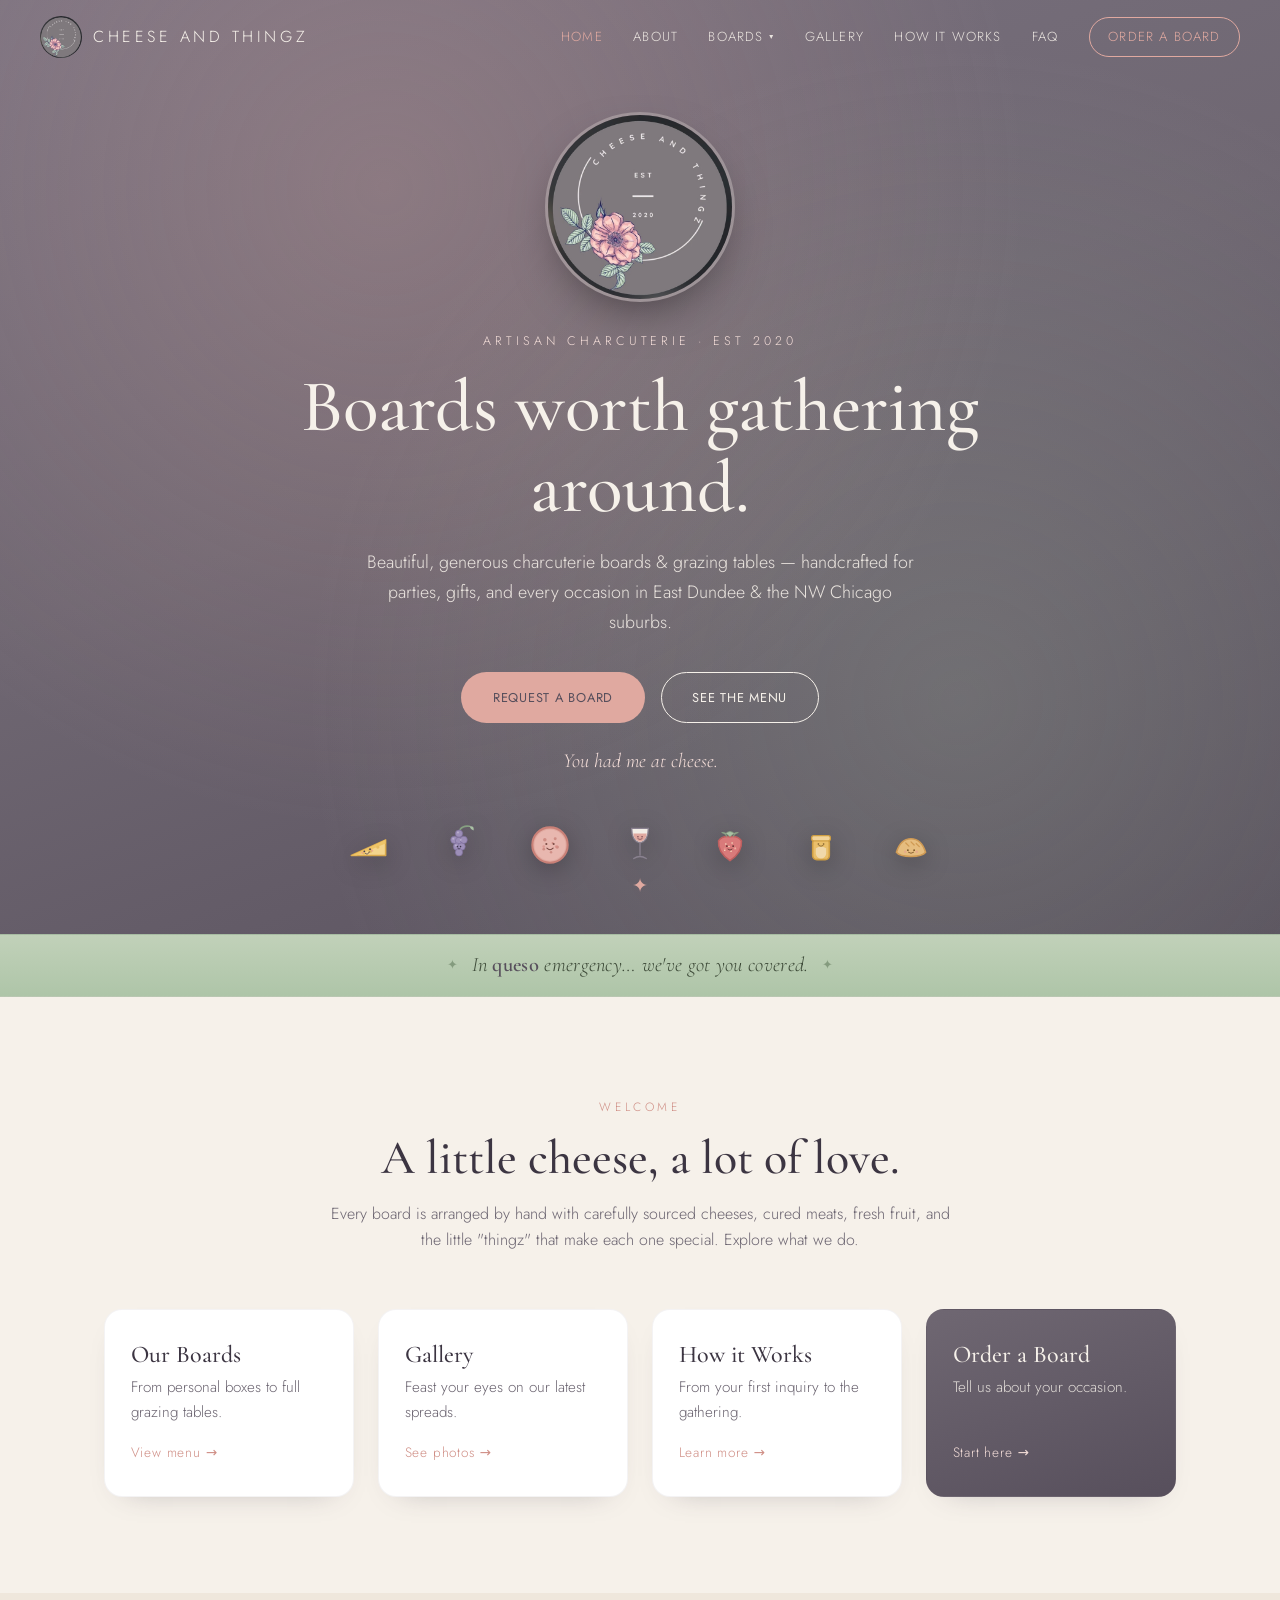
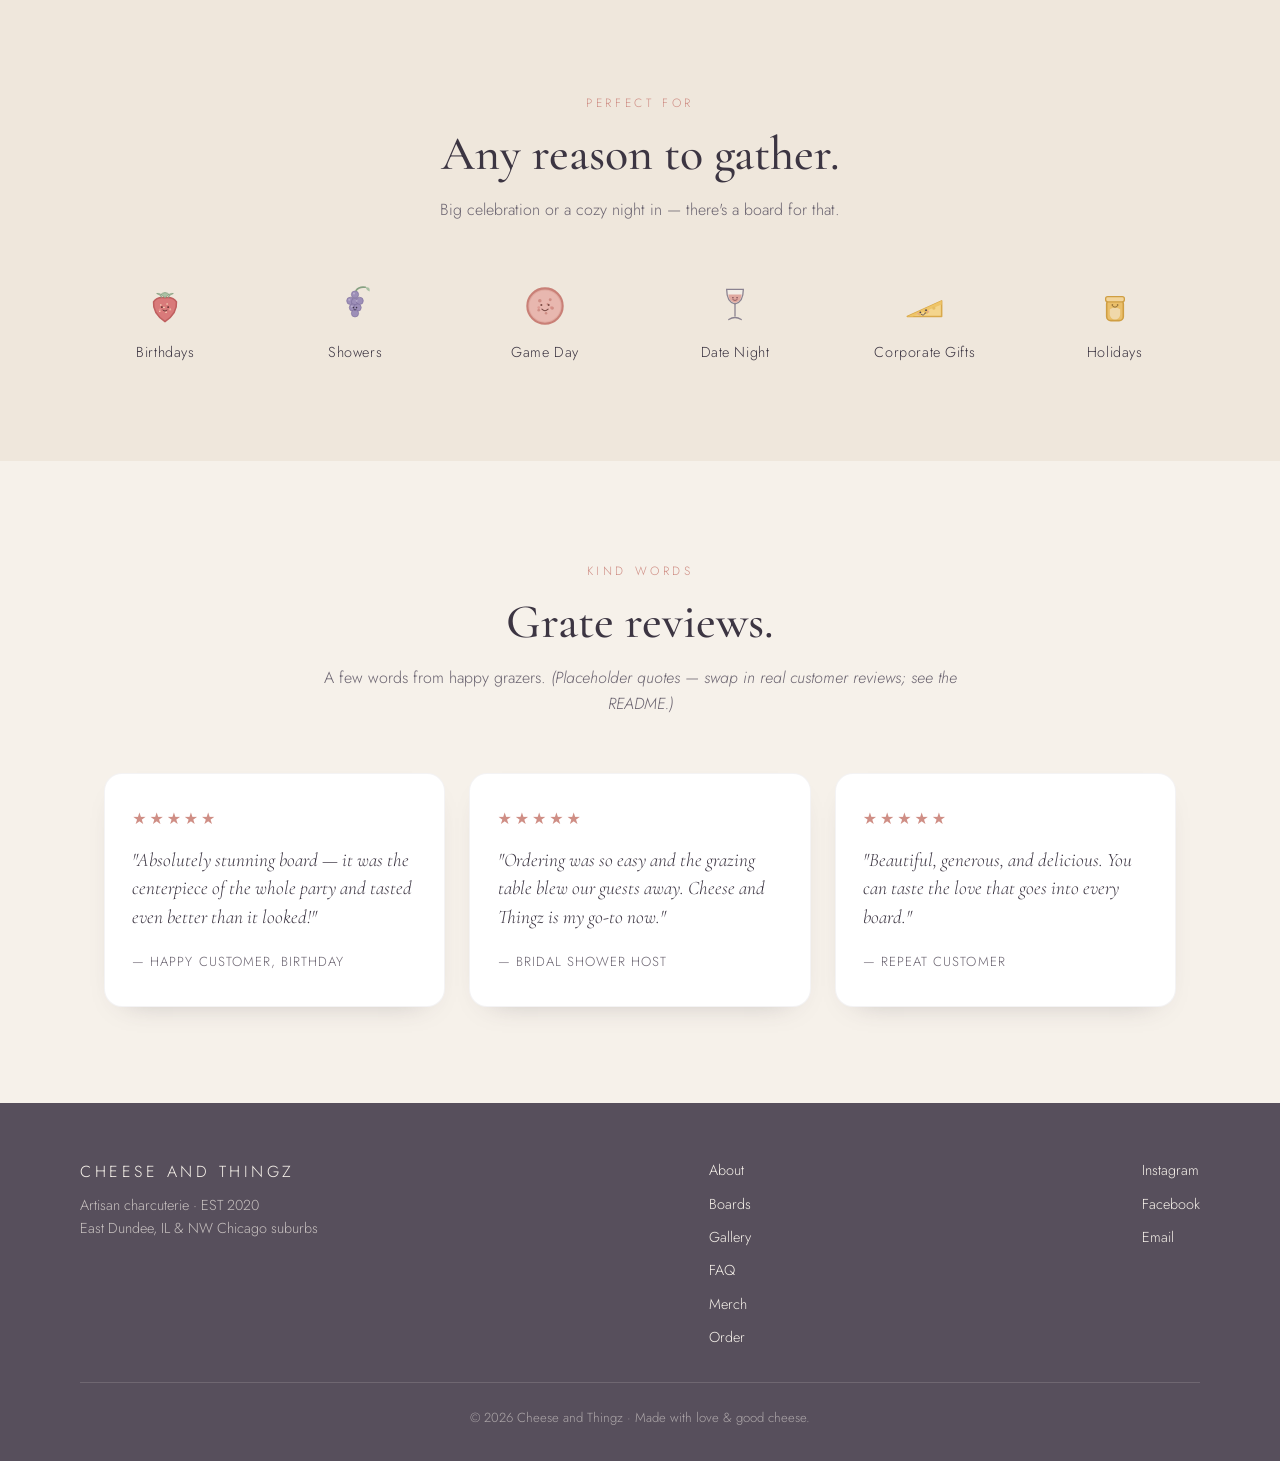
==== commit ea260791: "Add Merch page (character-based tees, hat, board, tote, apron, stickers) - New merch.html with SVG p" ====
--- a/index.html
+++ b/index.html
@@ -35,6 +35,11 @@
         <a href="boards.html" class="nav__droptoggle">Boards <span class="nav__caret" aria-hidden="true">▾</span></a>
         <div class="nav__menu">
           <a href="boards.html">All Boards</a>
+          <a href="little-thing.html">The Little Thingz</a>
+          <a href="classic.html">The Classic Board</a>
+          <a href="grazing-board.html">The Grazing Board</a>
+          <a href="grazing-table.html">Grazing Table</a>
+          <a href="seasonal.html">The Seasonal Board</a>
           <a href="build.html">Build Your Own</a>
         </div>
       </div>
@@ -160,6 +165,7 @@
         <a href="boards.html">Boards</a>
         <a href="gallery.html">Gallery</a>
         <a href="faq.html">FAQ</a>
+        <a href="merch.html">Merch</a>
         <a href="order.html">Order</a>
       </div>
       <div class="footer__social">
--- a/styles.css
+++ b/styles.css
@@ -107,8 +107,7 @@
 .nav__item--drop { position: relative; display: inline-flex; align-items: center; padding-bottom: 0.5rem; margin-bottom: -0.5rem; }
 .nav__droptoggle { display: inline-flex; align-items: center; gap: 0.35rem; }
 .nav__caret { font-size: 0.6em; transition: transform 0.25s ease; }
-.nav__item--drop:hover .nav__caret,
-.nav__item--drop:focus-within .nav__caret { transform: rotate(180deg); }
+.nav__item--drop.is-open .nav__caret { transform: rotate(180deg); }
 .nav__menu {
   position: absolute; top: 100%; left: 50%;
   transform: translateX(-50%) translateY(10px);
@@ -119,8 +118,7 @@
   opacity: 0; visibility: hidden; pointer-events: none;
   transition: opacity 0.22s ease, transform 0.22s ease; z-index: 300;
 }
-.nav__item--drop:hover .nav__menu,
-.nav__item--drop:focus-within .nav__menu {
+.nav__item--drop.is-open .nav__menu {
   opacity: 1; visibility: visible; pointer-events: auto;
   transform: translateX(-50%) translateY(6px);
 }
@@ -284,7 +282,8 @@
   border: 1px solid rgba(111,103,114,0.08); transition: transform 0.25s, box-shadow 0.25s;
   position: relative;
 }
-.card:hover { transform: translateY(-6px); box-shadow: var(--shadow); }
+.menu__grid .card { transition: transform 0.25s ease, box-shadow 0.25s ease, opacity 0.6s ease; }
+.menu__grid .card:hover { transform: translateY(-6px); box-shadow: var(--shadow); }
 .card--feature { background: linear-gradient(160deg, var(--mauve) 0%, var(--mauve-deep) 100%); color: var(--cream); }
 .card--feature .card__serves, .card--feature .card__desc { color: rgba(246,241,234,0.85); }
 .card--feature .card__price { color: var(--rose-tint); }
@@ -535,16 +534,78 @@
 .opt__desc { color: var(--ink-soft); font-size: 0.82rem; }
 .opt__price { font-family: var(--serif); color: var(--rose-deep); font-size: 1.15rem; white-space: nowrap; }
 
+/* per-item shape picker (revealed when the item is selected) */
+.opt-wrap { display: flex; flex-direction: column; }
+.opt__shape {
+  display: none; flex-direction: column; align-items: flex-start; gap: 0.5rem;
+  padding: 0.7rem 1.1rem 0.4rem 3rem;
+}
+.opt-wrap.show-shape .opt__shape { display: flex; }
+.opt__shape-label { font-size: 0.72rem; text-transform: uppercase; letter-spacing: 0.12em; color: var(--ink-soft); }
+.shape-chips { display: flex; flex-wrap: wrap; gap: 0.45rem; }
+.chip {
+  display: inline-flex; flex-direction: column; align-items: center; gap: 0.22rem;
+  width: 66px; padding: 0.45rem 0.3rem; cursor: pointer;
+  border: 1.5px solid rgba(111,103,114,0.18); border-radius: 11px; background: #fff;
+  transition: border-color 0.15s, background 0.15s, box-shadow 0.15s;
+}
+.chip input { position: absolute; opacity: 0; pointer-events: none; }
+.chip img { width: 30px; height: 30px; }
+.chip span { font-size: 0.64rem; line-height: 1.1; text-align: center; color: var(--ink-soft); }
+.chip:hover { border-color: var(--rose); }
+.chip:has(input:checked) { border-color: var(--rose-deep); background: #fff6f3; box-shadow: 0 6px 16px -12px rgba(60,53,66,0.5); }
+.chip:has(input:checked) span { color: var(--rose-deep); }
+
 .totalbar {
-  position: sticky; bottom: 0.8rem; z-index: 20; margin-top: 2.2rem;
+  position: sticky; bottom: 0.6rem; z-index: 20; margin-top: 2rem;
   background: linear-gradient(150deg, var(--mauve), var(--mauve-deep)); color: var(--cream);
-  border-radius: 16px; padding: 1.15rem 1.6rem; box-shadow: 0 16px 40px -18px rgba(0,0,0,0.55);
-  display: flex; align-items: center; justify-content: space-between; gap: 1rem; flex-wrap: wrap;
-}
-.totalbar__label { font-size: 0.78rem; letter-spacing: 0.12em; text-transform: uppercase; color: rgba(246,241,234,0.8); }
-.totalbar__amt { font-family: var(--serif); font-size: 2.1rem; color: var(--rose-tint); }
-.totalbar .btn { border: none; }
+  border-radius: 12px; padding: 0.6rem 1.1rem; box-shadow: 0 12px 30px -18px rgba(0,0,0,0.5);
+  display: flex; align-items: center; justify-content: space-between; gap: 0.8rem; flex-wrap: wrap;
+}
+.totalbar__label { font-size: 0.64rem; letter-spacing: 0.12em; text-transform: uppercase; color: rgba(246,241,234,0.75); }
+.totalbar__amt { font-family: var(--serif); font-size: 1.45rem; color: var(--rose-tint); line-height: 1.1; }
+.totalbar .btn { border: none; padding: 0.55rem 1.3rem; font-size: 0.72rem; }
 .builder__disclaimer { text-align: center; color: var(--ink-soft); font-size: 0.85rem; margin-top: 1.2rem; }
+
+/* ===== Board card "view details" link (whole card is clickable) ===== */
+.card { cursor: pointer; }
+.card__link { display: inline-block; margin-top: 0.9rem; color: var(--rose-deep); font-size: 0.82rem; letter-spacing: 0.06em; }
+.card--feature .card__link { color: var(--rose-tint); }
+.card:hover .card__link { text-decoration: underline; }
+/* stretched link — makes the entire card clickable */
+.card__link::after { content: ""; position: absolute; inset: 0; z-index: 1; }
+
+.seasonal { position: relative; cursor: pointer; transition: transform 0.25s ease, box-shadow 0.25s ease; }
+.seasonal:hover { transform: translateY(-6px); box-shadow: 0 22px 48px -22px rgba(60,53,66,0.55); }
+.seasonal__link { display: inline-block; margin-top: 0.6rem; color: var(--rose-tint); font-size: 0.9rem; letter-spacing: 0.04em; }
+.seasonal:hover .seasonal__link { text-decoration: underline; }
+.seasonal__link::after { content: ""; position: absolute; inset: 0; z-index: 1; }
+
+/* Build Your Own banner — whole box clickable + hover lift */
+.byo { position: relative; cursor: pointer; transition: transform 0.25s ease, box-shadow 0.25s ease; }
+.byo:hover { transform: translateY(-6px); box-shadow: var(--shadow); }
+.byo .btn::after { content: ""; position: absolute; inset: 0; z-index: 1; }
+
+/* ===== Board detail page ===== */
+.boarddetail__grid { display: grid; grid-template-columns: 1.4fr 0.9fr; gap: 3rem; align-items: start; }
+.boarddetail__main .kicker { display: block; }
+.boarddetail__desc { color: var(--ink-soft); margin: 1rem 0 1.6rem; font-size: 1.06rem; line-height: 1.6; }
+.boarddetail__main .whatson__list { max-width: none; margin: 0; }
+.boarddetail__card {
+  background: linear-gradient(155deg, var(--mauve), var(--mauve-deep)); color: var(--cream);
+  border-radius: var(--radius); padding: 2.4rem 2rem; text-align: center;
+  box-shadow: var(--shadow); position: sticky; top: 6rem;
+}
+.boarddetail__card .garnish { margin: 0 0 1.2rem; }
+.boarddetail__card .garnish img { width: 46px; height: 46px; }
+.boarddetail__price { font-family: var(--serif); font-size: 2.4rem; color: var(--rose-tint); line-height: 1; }
+.boarddetail__serves { font-size: 0.78rem; text-transform: uppercase; letter-spacing: 0.12em; color: rgba(246,241,234,0.8); margin: 0.4rem 0 1.5rem; }
+.boarddetail__card .btn { width: 100%; border: none; }
+.boarddetail__note { font-size: 0.8rem; color: rgba(246,241,234,0.7); margin-top: 1rem; line-height: 1.4; }
+@media (max-width: 860px) {
+  .boarddetail__grid { grid-template-columns: 1fr; gap: 2rem; }
+  .boarddetail__card { position: static; }
+}
 
 /* ===== Responsive ===== */
 @media (max-width: 860px) {
@@ -573,6 +634,7 @@
   .whatson__list { grid-template-columns: 1fr; }
   .opt-grid { grid-template-columns: 1fr; }
   .size-grid { grid-template-columns: 1fr; }
+  .opt__shape { padding-left: 1.1rem; }
   .form__row { grid-template-columns: 1fr; }
   .footer__inner { flex-direction: column; }
 }
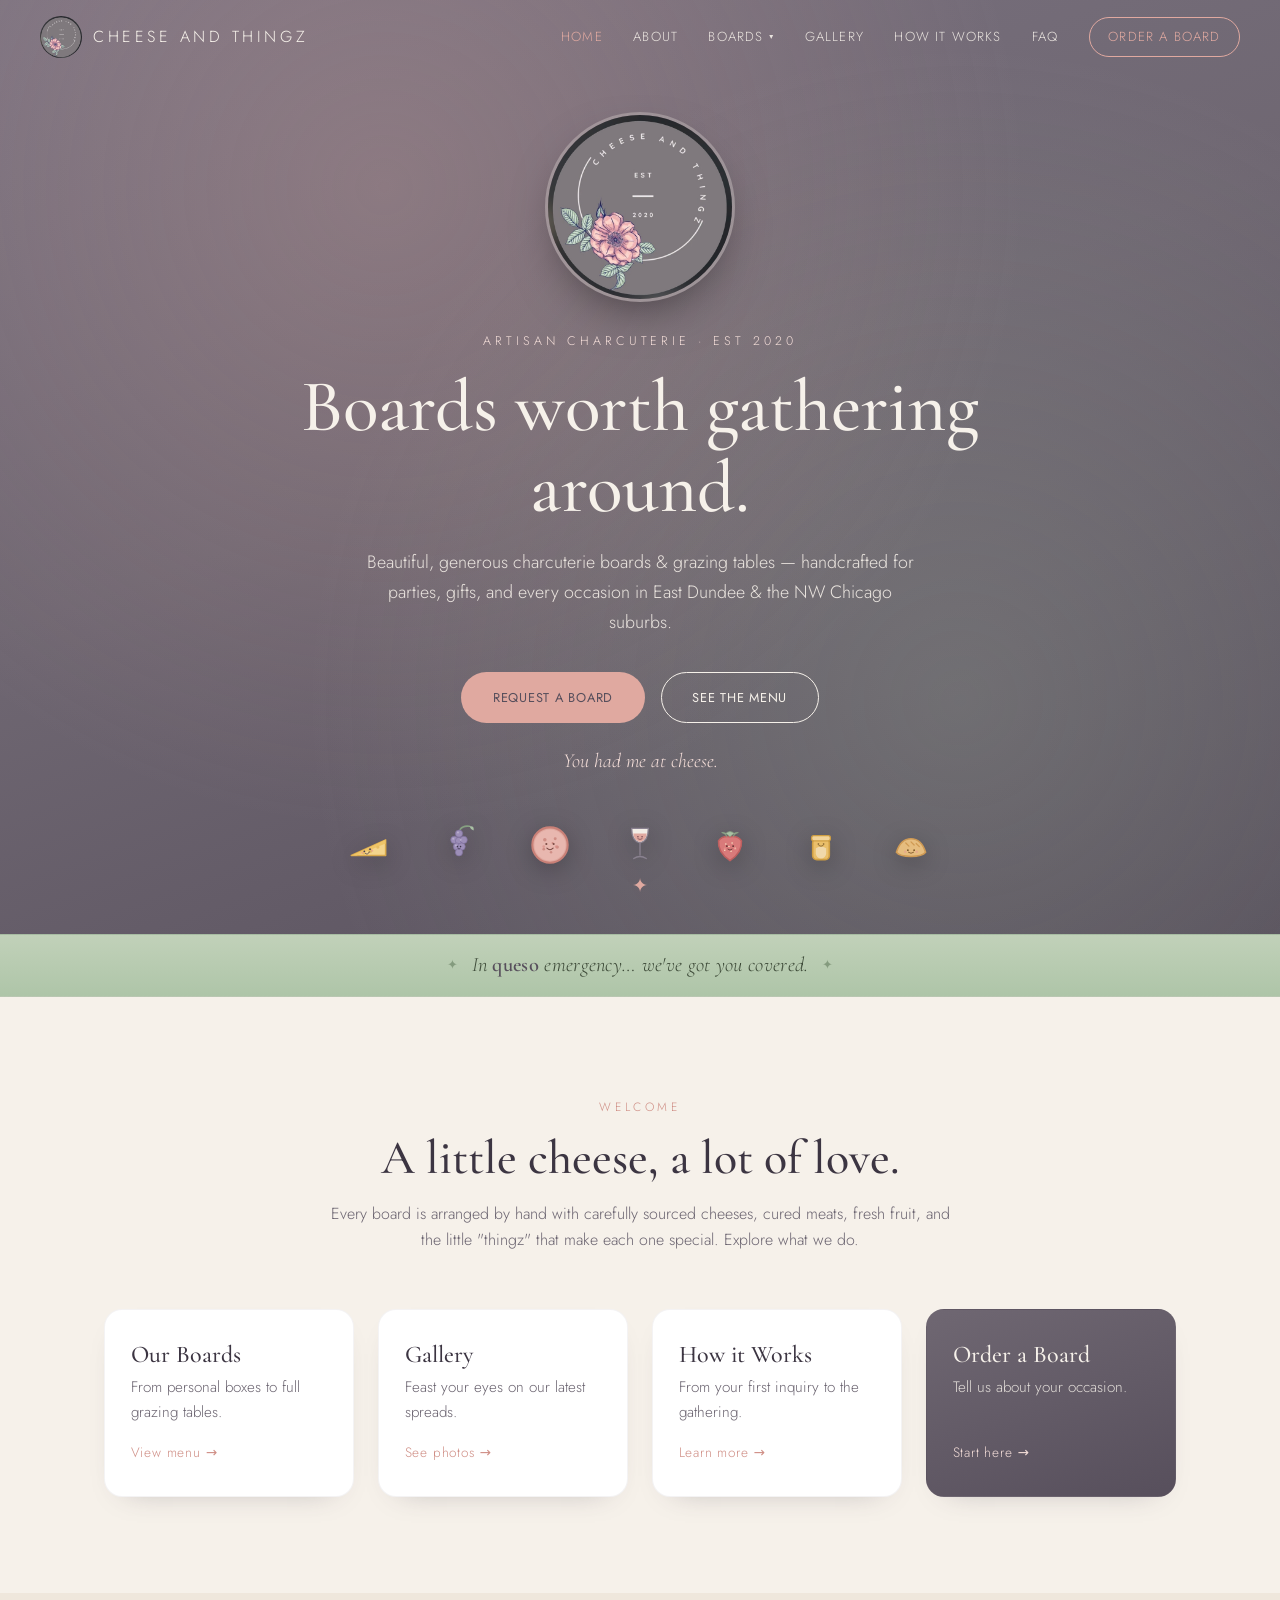
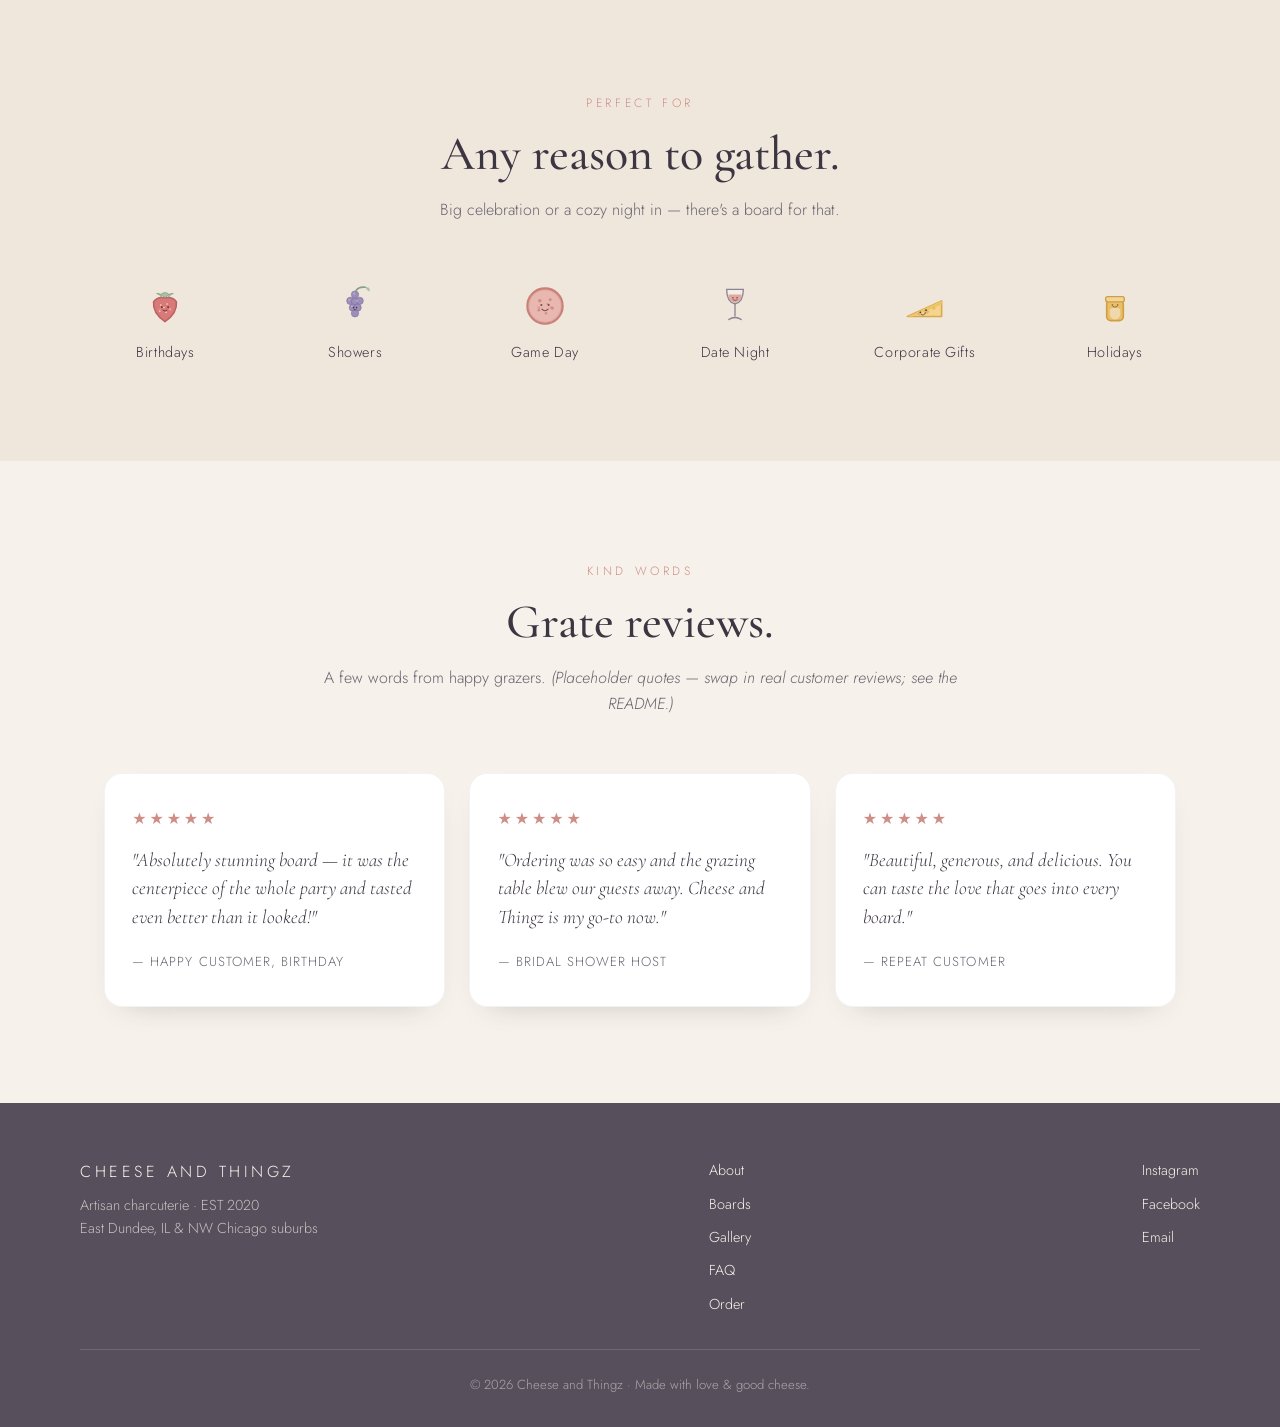
==== commit 3181ebb8: "Un-publish merch from site (keep as local mockups); remove Merch footer links Co-Authored-By: Claude" ====
--- a/index.html
+++ b/index.html
@@ -165,7 +165,6 @@
         <a href="boards.html">Boards</a>
         <a href="gallery.html">Gallery</a>
         <a href="faq.html">FAQ</a>
-        <a href="merch.html">Merch</a>
         <a href="order.html">Order</a>
       </div>
       <div class="footer__social">
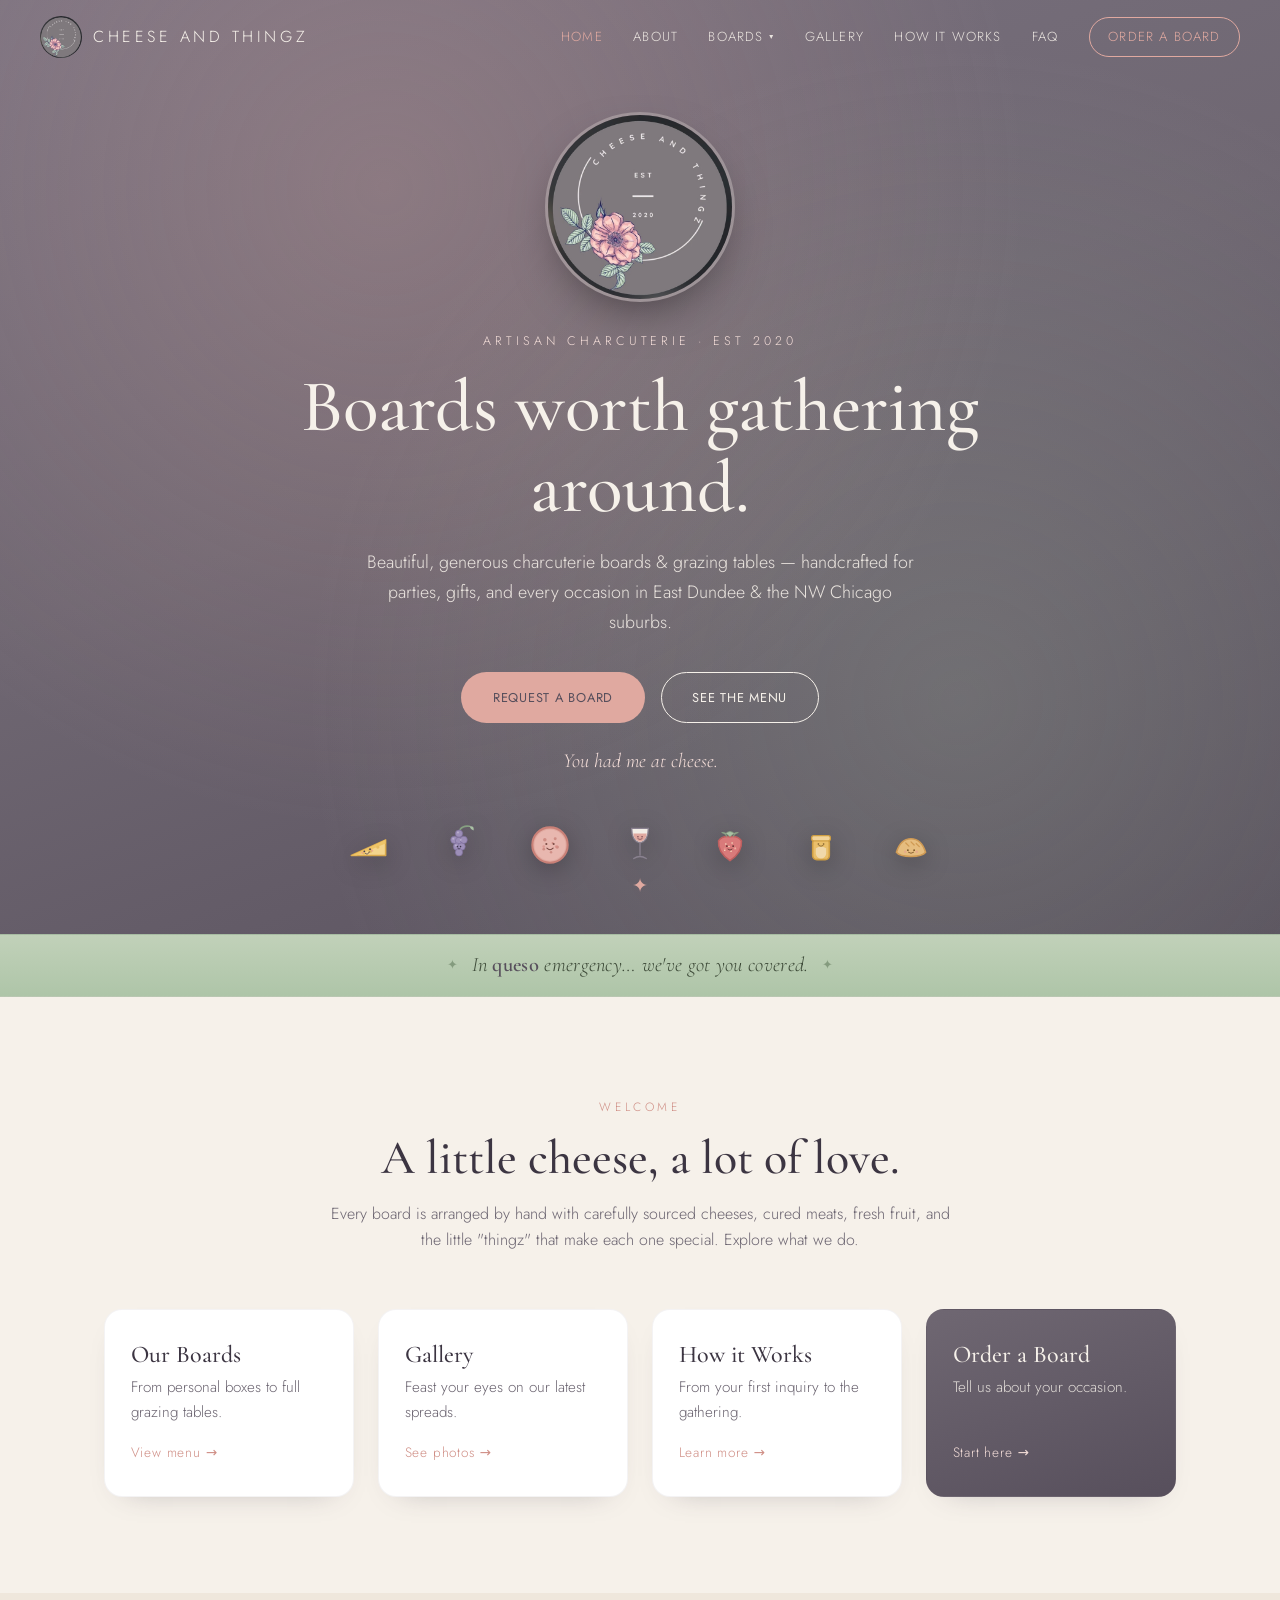
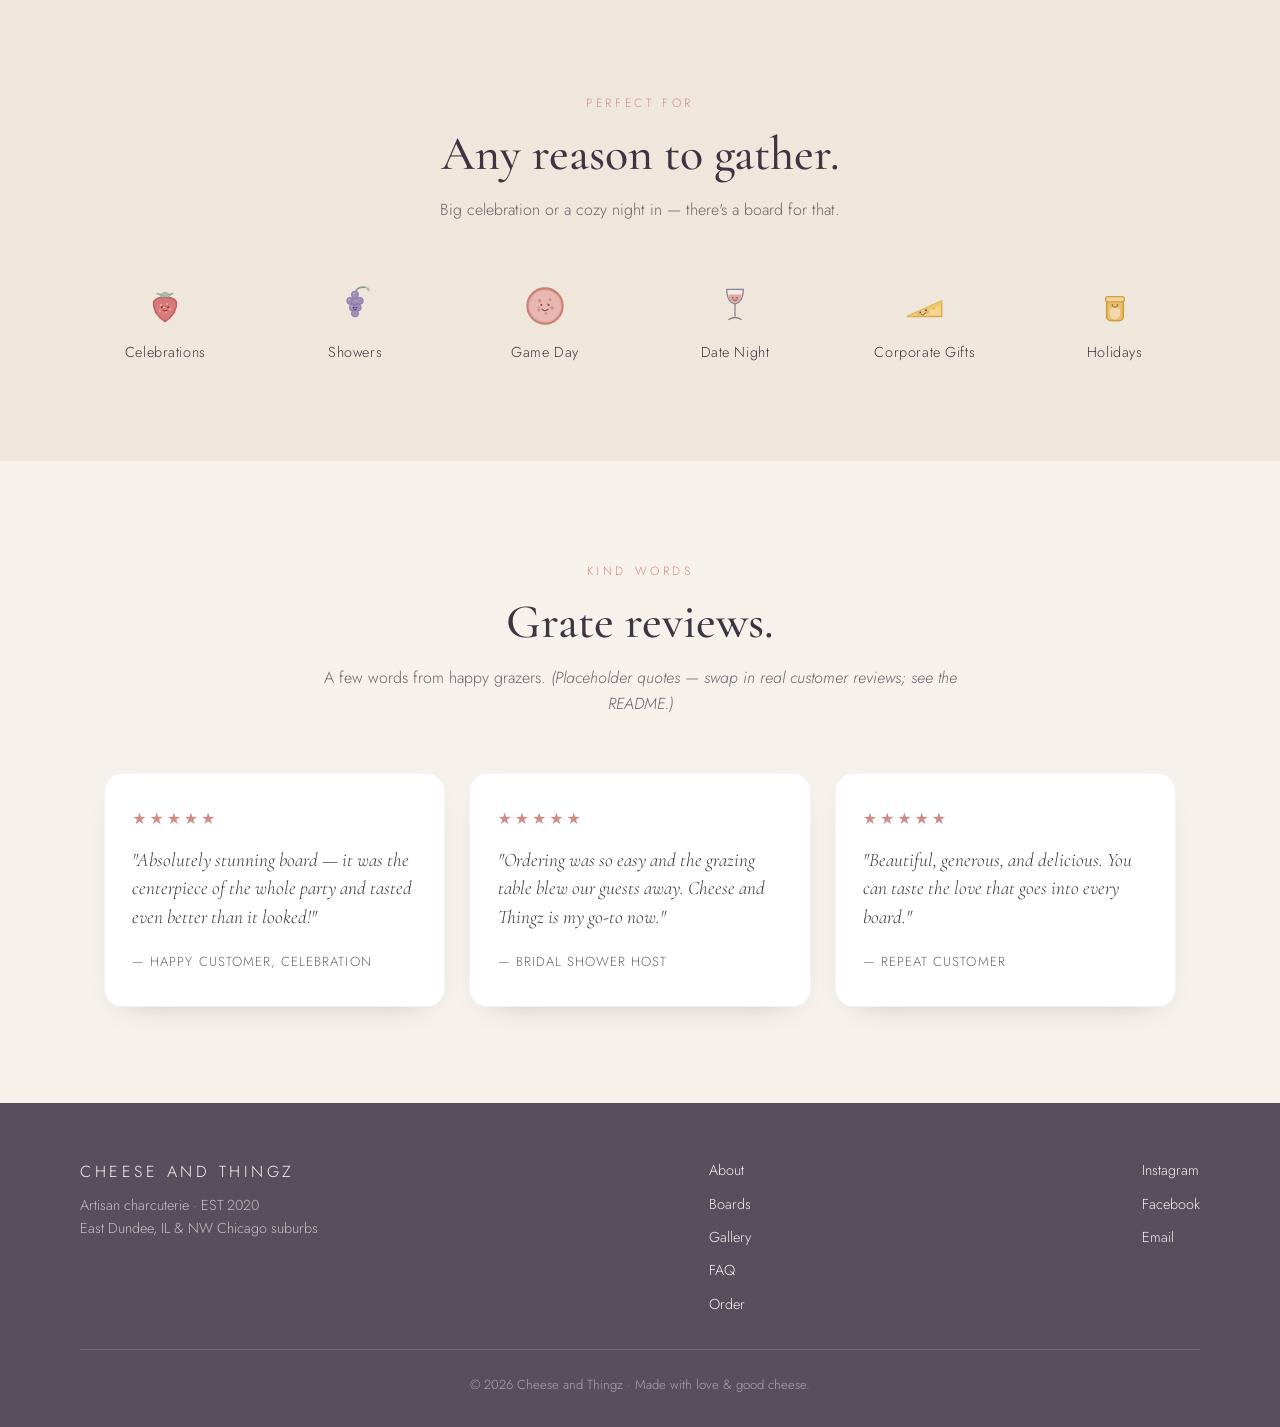
==== commit 552b53ed: "Order form: add multi-board order builder; birthdays -> celebrations - Replace single board dropdown" ====
--- a/index.html
+++ b/index.html
@@ -118,7 +118,7 @@
       <p class="section__lead">Big celebration or a cozy night in — there's a board for that.</p>
     </div>
     <div class="occasions__grid">
-      <div class="occasion"><img src="assets/strawberry.svg" alt="" /><span>Birthdays</span></div>
+      <div class="occasion"><img src="assets/strawberry.svg" alt="" /><span>Celebrations</span></div>
       <div class="occasion"><img src="assets/grapes.svg" alt="" /><span>Showers</span></div>
       <div class="occasion"><img src="assets/salami.svg" alt="" /><span>Game Day</span></div>
       <div class="occasion"><img src="assets/wine.svg" alt="" /><span>Date Night</span></div>
@@ -138,7 +138,7 @@
       <blockquote class="review">
         <div class="review__stars">★★★★★</div>
         <p>"Absolutely stunning board — it was the centerpiece of the whole party and tasted even better than it looked!"</p>
-        <cite>— Happy Customer, Birthday</cite>
+        <cite>— Happy Customer, Celebration</cite>
       </blockquote>
       <blockquote class="review">
         <div class="review__stars">★★★★★</div>
--- a/styles.css
+++ b/styles.css
@@ -389,6 +389,35 @@
   max-width: none; color: var(--cream);
   background: linear-gradient(165deg, var(--mauve) 0%, var(--mauve-deep) 100%);
 }
+
+/* ===== Order builder (add multiple boards) ===== */
+.order-builder { display: grid; gap: 0.55rem; }
+.order-builder__label { font-size: 0.78rem; letter-spacing: 0.12em; text-transform: uppercase; color: var(--rose-tint); }
+.order-hint { font-size: 0.9rem; color: rgba(246,241,234,0.75); margin: 0; }
+.order-add { display: flex; gap: 0.6rem; flex-wrap: wrap; align-items: stretch; }
+.order-add select {
+  font-family: var(--sans); font-size: 1rem; font-weight: 300; color: var(--cream);
+  padding: 0.75rem 0.9rem; border-radius: 12px; border: 1px solid rgba(246,241,234,0.25);
+  background: rgba(246,241,234,0.08);
+}
+.order-add #obBoard { flex: 3 1 180px; min-width: 0; }
+.order-add #obQty { flex: 1 1 64px; min-width: 0; }
+.order-add select option { color: var(--ink); }
+.order-add #obAdd { flex: 0 0 auto; padding: 0.75rem 1.3rem; font-size: 0.75rem; }
+.order-list { list-style: none; display: grid; gap: 0.5rem; margin: 0.4rem 0 0; padding: 0; }
+.order-list li {
+  display: flex; align-items: center; justify-content: space-between; gap: 1rem;
+  background: rgba(246,241,234,0.1); border: 1px solid rgba(246,241,234,0.2);
+  border-radius: 11px; padding: 0.6rem 0.5rem 0.6rem 1rem;
+}
+.order-list li span { color: var(--cream); font-size: 0.98rem; }
+.order-list li button {
+  background: none; border: none; color: var(--rose-tint); cursor: pointer;
+  font-size: 1.05rem; line-height: 1; padding: 0.3rem 0.6rem; border-radius: 8px;
+}
+.order-list li button:hover { background: rgba(246,241,234,0.12); }
+.order-empty { color: rgba(246,241,234,0.55); font-size: 0.9rem; font-style: italic; margin: 0.2rem 0 0; }
+.order-list:not(:empty) + .order-empty { display: none; }
 .form { display: grid; gap: 1.2rem; margin-top: 1rem; }
 .form__row { display: grid; grid-template-columns: 1fr 1fr; gap: 1.2rem; }
 .form label { display: grid; gap: 0.45rem; font-size: 0.78rem; letter-spacing: 0.12em; text-transform: uppercase; color: var(--rose-tint); }
@@ -619,13 +648,14 @@
   .nav__links.is-open { display: flex; }
   /* dropdown expands inline within the mobile drawer */
   .nav__item--drop { flex-direction: column; align-items: center; padding: 0; margin: 0; gap: 0.6rem; }
-  .nav__caret { display: none; }
+  .nav__caret { display: inline-block; }
   .nav__menu {
-    position: static; opacity: 1; visibility: visible; pointer-events: auto;
-    transform: none; background: transparent; backdrop-filter: none; box-shadow: none;
-    padding: 0; min-width: 0; gap: 0.7rem; align-items: center;
+    position: static; background: transparent; backdrop-filter: none; box-shadow: none;
+    transform: none; padding: 0; min-width: 0; gap: 0.7rem; align-items: center;
+    display: none; opacity: 1; visibility: visible; pointer-events: auto;
   }
-  .nav__menu a { font-size: 0.78rem; opacity: 0.8; padding: 0; }
+  .nav__item--drop.is-open .nav__menu { display: flex; transform: none; }
+  .nav__menu a { font-size: 0.85rem; opacity: 0.85; padding: 0; }
   .nav__toggle { display: block; z-index: 101; }
   .about__grid { grid-template-columns: 1fr; }
   .menu__grid, .how__steps, .explore__grid, .reviews__grid { grid-template-columns: repeat(2, 1fr); }
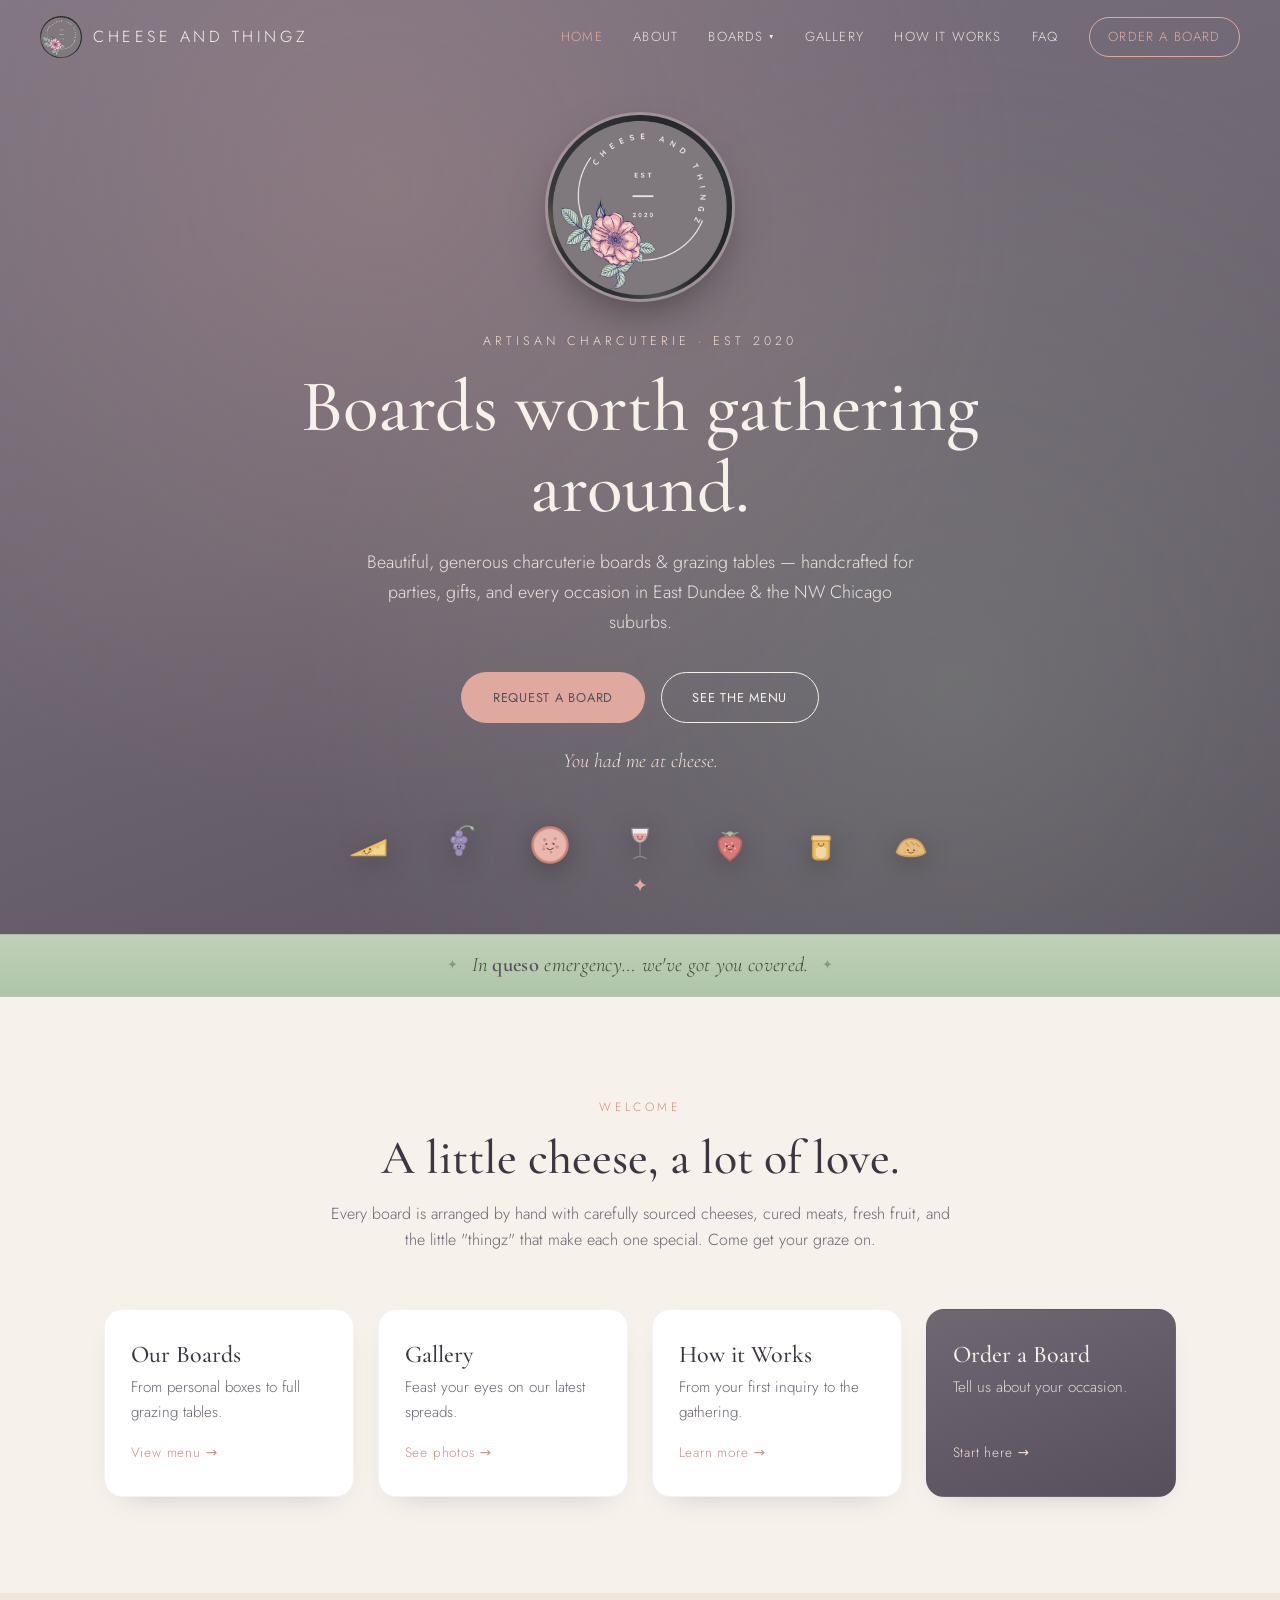
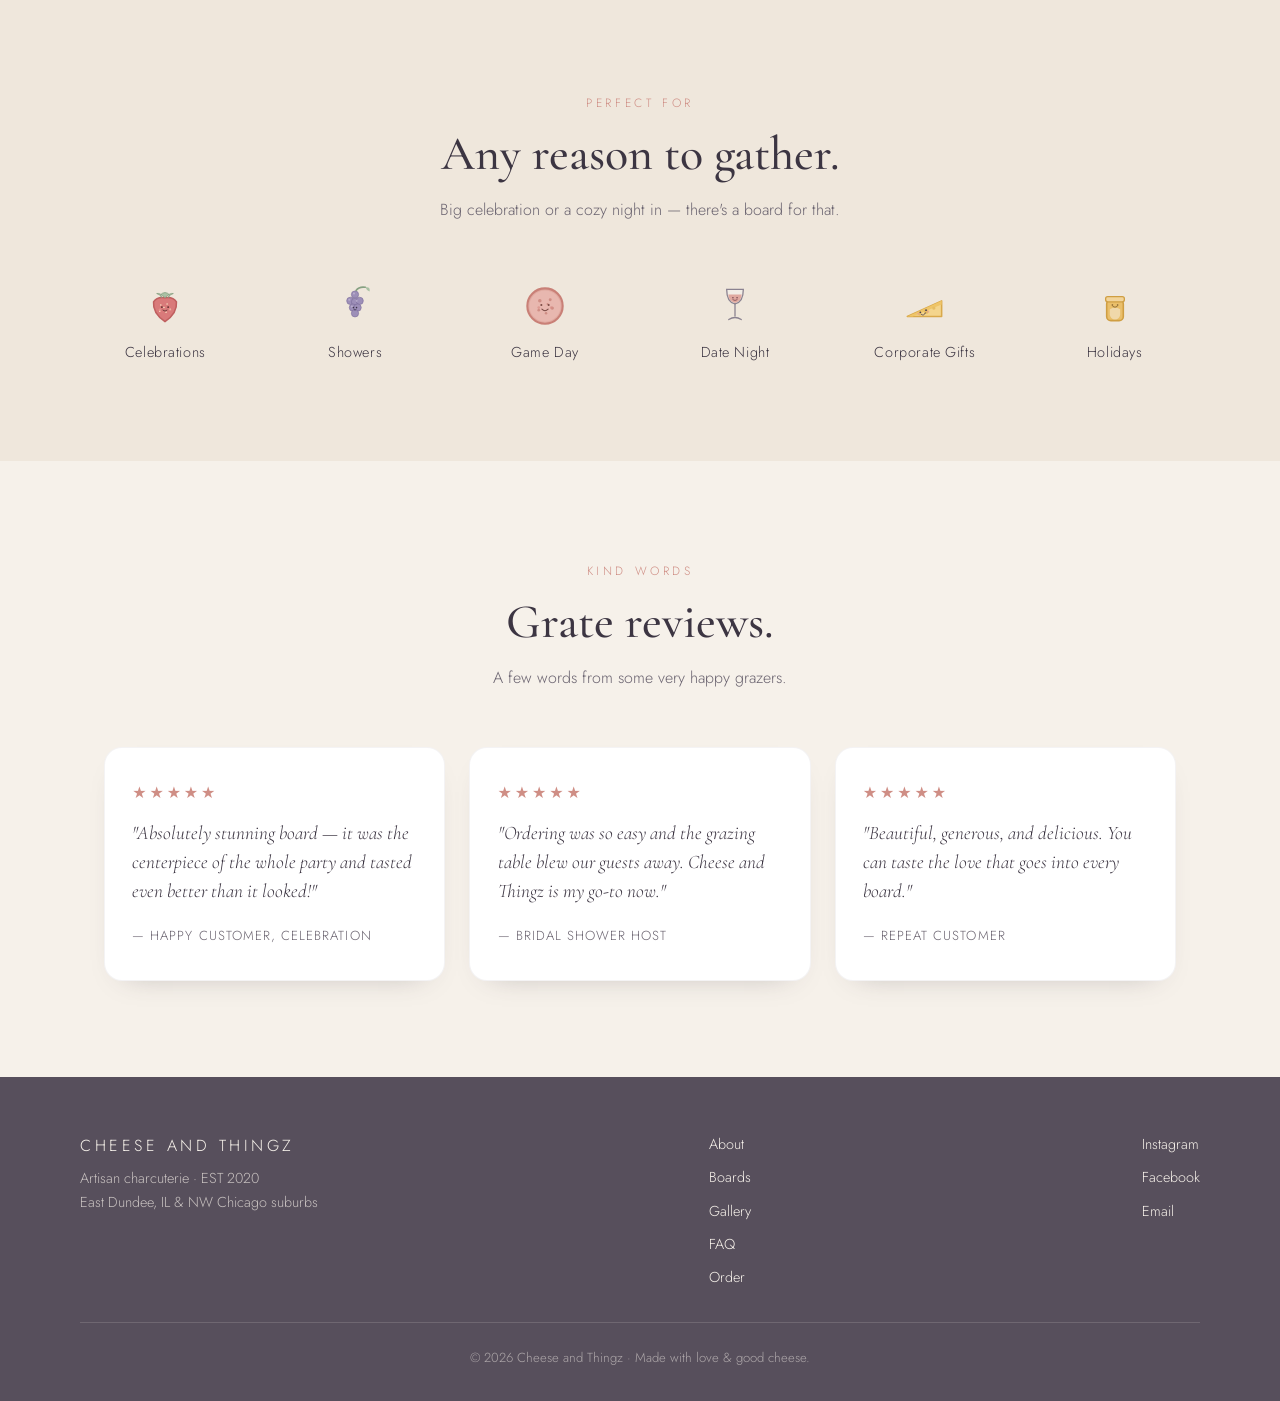
==== commit 2b47f6c4: "Polish pass: remove dev-facing copy, de-dupe a pun, add more food puns - Gallery & reviews: remove R" ====
--- a/index.html
+++ b/index.html
@@ -84,7 +84,7 @@
     <div class="section__head">
       <span class="kicker">Welcome</span>
       <h2>A little cheese, a lot of love.</h2>
-      <p class="section__lead">Every board is arranged by hand with carefully sourced cheeses, cured meats, fresh fruit, and the little "thingz" that make each one special. Explore what we do.</p>
+      <p class="section__lead">Every board is arranged by hand with carefully sourced cheeses, cured meats, fresh fruit, and the little "thingz" that make each one special. Come get your graze on.</p>
     </div>
     <div class="explore__grid">
       <a href="boards.html" class="explore__card">
@@ -132,7 +132,7 @@
     <div class="section__head">
       <span class="kicker">Kind Words</span>
       <h2>Grate reviews.</h2>
-      <p class="section__lead">A few words from happy grazers. <em>(Placeholder quotes — swap in real customer reviews; see the README.)</em></p>
+      <p class="section__lead">A few words from some very happy grazers.</p>
     </div>
     <div class="reviews__grid">
       <blockquote class="review">
